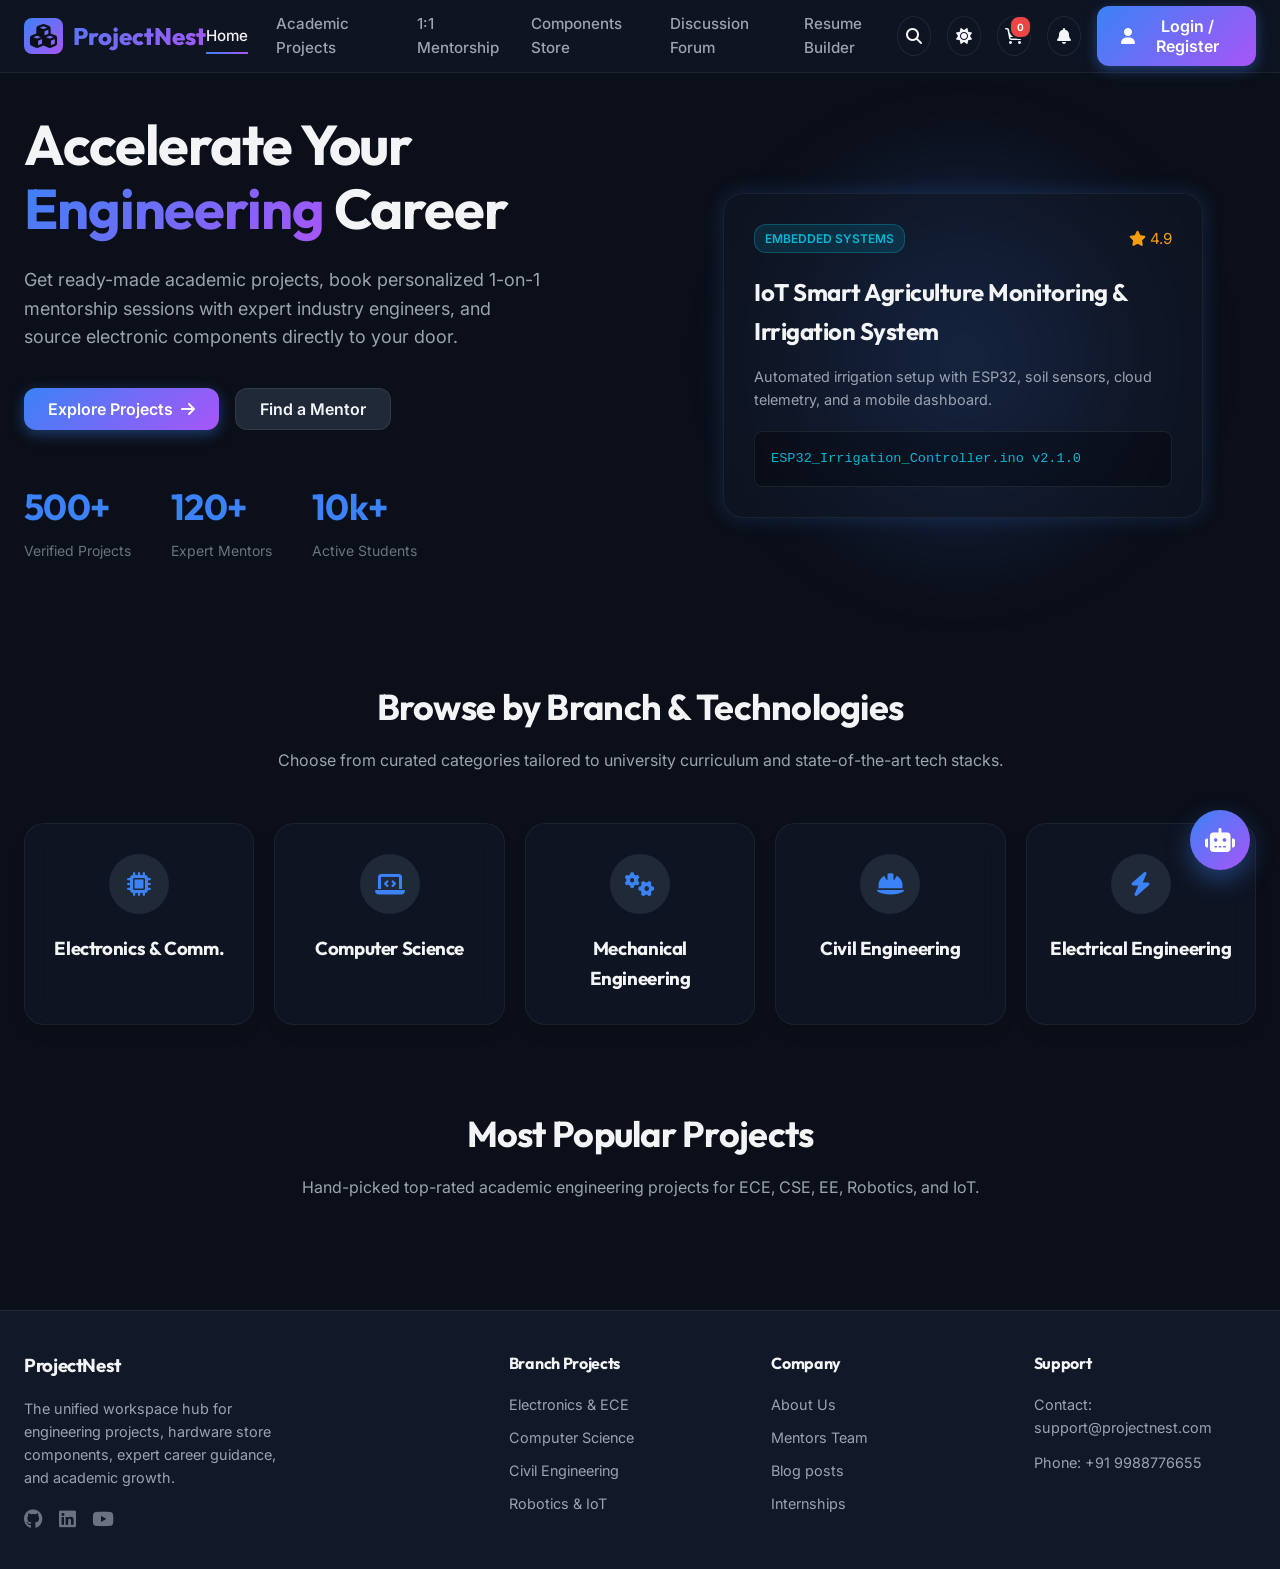
==== index.html @ 72d955b7 "initial commit" ====
<!DOCTYPE html>
<html lang="en" data-theme="dark">
<head>
  <meta charset="UTF-8">
  <meta name="viewport" content="width=device-width, initial-scale=1.0">
  <title>ProjectNest | Engineering Project Hub, Mentorship & Component Store</title>
  <meta name="description" content="Innovate, build, and learn with ProjectNest. Buy academic engineering projects, book 1-on-1 expert mentor sessions, buy electronics components, and use premium tools.">
  <link rel="stylesheet" href="style.css">
  <!-- FontAwesome CDN for modern icons -->
  <link rel="stylesheet" href="https://cdnjs.cloudflare.com/ajax/libs/font-awesome/6.4.0/css/all.min.css">
</head>
<body>

  <!-- Toast Notification Container -->
  <div id="toast-container" class="toast-container"></div>

  <!-- Header Navigation -->
  <header>
    <div class="container nav-bar">
      <div class="logo" onclick="app.router.navigate('landing')">
        <i class="fa-solid fa-cubes"></i>
        <span>ProjectNest</span>
      </div>

      <!-- Main Navigation Links -->
      <nav>
        <ul class="nav-links">
          <li class="nav-link" id="nav-landing" onclick="app.router.navigate('landing')">Home</li>
          <li class="nav-link" id="nav-projects" onclick="app.router.navigate('projects')">Academic Projects</li>
          <li class="nav-link" id="nav-mentorship" onclick="app.router.navigate('mentorship')">1:1 Mentorship</li>
          <li class="nav-link" id="nav-store" onclick="app.router.navigate('store')">Components Store</li>
          <li class="nav-link" id="nav-forum" onclick="app.router.navigate('forum')">Discussion Forum</li>
          <li class="nav-link" id="nav-resume" onclick="app.router.navigate('resume')">Resume Builder</li>
        </ul>
      </nav>

      <!-- Navigation Right Actions -->
      <div class="nav-actions">
        <!-- Search bar (Triggers projects search) -->
        <div class="btn-icon-nav" onclick="app.router.navigate('projects')" title="Search Projects">
          <i class="fa-solid fa-magnifying-glass"></i>
        </div>

        <!-- Dark/Light Theme Toggle -->
        <button class="btn-toggle-theme" id="theme-toggle-btn" onclick="app.theme.toggle()" title="Toggle Dark/Light Mode">
          <i class="fa-solid fa-sun"></i>
        </button>

        <!-- Shopping Cart Icon -->
        <div class="btn-icon-nav" onclick="app.router.navigate('cart')" title="Shopping Cart">
          <i class="fa-solid fa-shopping-cart"></i>
          <span class="cart-count" id="header-cart-count">0</span>
        </div>

        <!-- Notifications Dropdown Trigger -->
        <div class="btn-icon-nav" id="header-notif-trigger" onclick="app.notif.toggleDropdown()" title="Notifications">
          <i class="fa-solid fa-bell"></i>
          <span class="notif-count" id="header-notif-count">0</span>
        </div>

        <!-- User Authentication Section -->
        <div id="nav-auth-section">
          <!-- Populated by JS: Login Button OR User Profile Menu -->
        </div>
      </div>
    </div>
  </header>

  <!-- Main View Container -->
  <main class="container">

    <!-- 1. LANDING VIEW -->
    <section id="view-landing" class="view-pane">
      <div class="hero-section">
        <div class="hero-content">
          <h1>Accelerate Your <span>Engineering</span> Career</h1>
          <p>Get ready-made academic projects, book personalized 1-on-1 mentorship sessions with expert industry engineers, and source electronic components directly to your door.</p>
          <div class="hero-buttons">
            <button class="btn-primary" onclick="app.router.navigate('projects')">Explore Projects <i class="fa-solid fa-arrow-right"></i></button>
            <button class="btn-secondary" onclick="app.router.navigate('mentorship')">Find a Mentor</button>
          </div>
          <div class="hero-stats">
            <div class="stat-item">
              <h3 id="stat-projects">500+</h3>
              <p>Verified Projects</p>
            </div>
            <div class="stat-item">
              <h3 id="stat-mentors">120+</h3>
              <p>Expert Mentors</p>
            </div>
            <div class="stat-item">
              <h3 id="stat-students">10k+</h3>
              <p>Active Students</p>
            </div>
          </div>
        </div>
        <div class="hero-graphic">
          <div class="hero-circle-bg"></div>
          <div class="hero-card glass-panel">
            <div class="hero-card-header">
              <span class="badge badge-ece">Embedded Systems</span>
              <span class="rating-stars"><i class="fa-solid fa-star"></i> 4.9</span>
            </div>
            <h2 style="margin-bottom:15px; font-size:1.5rem;">IoT Smart Agriculture Monitoring & Irrigation System</h2>
            <p style="color:var(--text-secondary); font-size:0.9rem; margin-bottom:20px;">Automated irrigation setup with ESP32, soil sensors, cloud telemetry, and a mobile dashboard.</p>
            <div class="hero-card-code">
              <code>ESP32_Irrigation_Controller.ino v2.1.0</code>
            </div>
          </div>
        </div>
      </div>

      <!-- Categories Section -->
      <div class="section-title-wrap">
        <h2>Browse by Branch & Technologies</h2>
        <p>Choose from curated categories tailored to university curriculum and state-of-the-art tech stacks.</p>
      </div>
      <div class="categories-grid" id="landing-categories">
        <!-- Populated dynamically -->
      </div>

      <!-- Featured Projects Section -->
      <div class="section-title-wrap">
        <h2>Most Popular Projects</h2>
        <p>Hand-picked top-rated academic engineering projects for ECE, CSE, EE, Robotics, and IoT.</p>
      </div>
      <div class="projects-grid" id="landing-featured-projects">
        <!-- Populated dynamically -->
      </div>
    </section>


    <!-- 2. PROJECTS DIRECTORY VIEW -->
    <section id="view-projects" class="view-pane" style="display:none;">
      <div class="section-title-wrap">
        <h2>Academic Projects Library</h2>
        <p>Filter by domain, technology, cost, and difficulty level to find the perfect project.</p>
      </div>

      <div class="directory-layout">
        <!-- Filters Sidebar -->
        <aside class="filters-sidebar glass-panel">
          <div class="filter-group">
            <h4>Engineering Branch</h4>
            <div id="filter-branches-container">
              <!-- Dynamically populated checkboxes -->
            </div>
          </div>

          <div class="filter-group">
            <h4>Difficulty Level</h4>
            <label class="filter-option">
              <input type="checkbox" value="Easy" class="filter-difficulty"> Easy
            </label>
            <label class="filter-option">
              <input type="checkbox" value="Medium" class="filter-difficulty"> Medium
            </label>
            <label class="filter-option">
              <input type="checkbox" value="Hard" class="filter-difficulty"> Hard
            </label>
          </div>

          <div class="filter-group">
            <h4>Price Range</h4>
            <label class="filter-option">
              <input type="radio" name="filter-price" value="all" checked> All Prices
            </label>
            <label class="filter-option">
              <input type="radio" name="filter-price" value="under-1500"> Under ₹1,500
            </label>
            <label class="filter-option">
              <input type="radio" name="filter-price" value="1500-3000"> ₹1,500 - ₹3,000
            </label>
            <label class="filter-option">
              <input type="radio" name="filter-price" value="above-3000"> Above ₹3,000
            </label>
          </div>

          <button class="btn-secondary" style="width:100%; margin-top:10px;" onclick="app.projects.resetFilters()">Clear All Filters</button>
        </aside>

        <!-- Projects List Section -->
        <div>
          <!-- Search Bar -->
          <div class="search-wrap">
            <div class="search-input-group">
              <i class="fa-solid fa-magnifying-glass"></i>
              <input type="text" id="projects-search-input" placeholder="Search by project name, components, software or hardware..." oninput="app.projects.applyFilters()">
            </div>
            <select id="projects-sort-select" class="btn-secondary" style="padding:10px 16px;" onchange="app.projects.applyFilters()">
              <option value="popular">Most Popular</option>
              <option value="price-low">Price: Low to High</option>
              <option value="price-high">Price: High to Low</option>
              <option value="rating">Highest Rated</option>
            </select>
          </div>

          <!-- Grid of Projects -->
          <div class="projects-grid" id="projects-list-container">
            <!-- Dynamically populated -->
          </div>
        </div>
      </div>
    </section>


    <!-- 3. PROJECT DETAILS VIEW -->
    <section id="view-project-details" class="view-pane" style="display:none;">
      <!-- Dynamic Project Content Area -->
      <div id="project-details-content">
        <!-- Rendered by JS -->
      </div>
    </section>


    <!-- 4. MENTORSHIP VIEW -->
    <section id="view-mentorship" class="view-pane" style="display:none;">
      <div class="section-title-wrap">
        <h2>Expert Mentorship Portal</h2>
        <p>Book 1:1 online video consulting or offline lab training with verified engineering professionals.</p>
      </div>

      <div class="mentors-grid" id="mentors-list-container">
        <!-- Populated dynamically -->
      </div>
    </section>


    <!-- 5. ELECTRONICS COMPONENTS STORE -->
    <section id="view-store" class="view-pane" style="display:none;">
      <div class="section-title-wrap">
        <h2>Electronics Component Store</h2>
        <p>Order high-quality, tested electronic components, sensors, microcontrollers, and robotics kits.</p>
      </div>

      <div class="store-layout">
        <!-- Store Categories Filter -->
        <aside class="filters-sidebar glass-panel">
          <div class="filter-group">
            <h4>Product Categories</h4>
            <div id="store-categories-list">
              <!-- Dynamically populated -->
            </div>
          </div>
        </aside>

        <!-- Products Listing Grid -->
        <div>
          <!-- Store Search -->
          <div class="search-wrap">
            <div class="search-input-group">
              <i class="fa-solid fa-magnifying-glass"></i>
              <input type="text" id="store-search-input" placeholder="Search components, modules, motors..." oninput="app.store.applyFilters()">
            </div>
          </div>

          <div class="projects-grid" id="store-products-container">
            <!-- Dynamically populated -->
          </div>
        </div>
      </div>
    </section>


    <!-- 6. SHOPPING CART VIEW -->
    <section id="view-cart" class="view-pane" style="display:none;">
      <div class="section-title-wrap">
        <h2>Your Shopping Cart</h2>
        <p>Review items in your cart and proceed to secure billing checkout.</p>
      </div>

      <div id="cart-content-wrapper">
        <!-- Rendered dynamically -->
      </div>
    </section>


    <!-- 7. SECURE CHECKOUT VIEW -->
    <section id="view-checkout" class="view-pane" style="display:none;">
      <div class="section-title-wrap">
        <h2>Secure Checkout Billing</h2>
        <p>Complete your purchase securely. Invoice and GST bill will be generated automatically.</p>
      </div>

      <div class="checkout-grid">
        <!-- Payment details card -->
        <div class="glass-panel" style="padding: 30px;">
          <h3 style="margin-bottom:20px;">Payment Options</h3>
          
          <div class="form-input-group" style="margin-bottom:20px;">
            <label>GST Number (Optional for GST Input Credit)</label>
            <input type="text" id="checkout-gst" placeholder="e.g. 27AAAAA1111A1Z1">
          </div>

          <div style="display:flex; flex-direction:column; gap:16px; margin-bottom:30px;">
            <label class="filter-option" style="padding:12px; background:var(--bg-input); border-radius:8px; border:1px solid var(--border-color);">
              <input type="radio" name="payment-method" value="upi" checked> 
              <span style="font-weight:600; margin-left:10px;"><i class="fa-solid fa-mobile-screen"></i> UPI Payment (GPay, PhonePe, Paytm)</span>
            </label>
            <label class="filter-option" style="padding:12px; background:var(--bg-input); border-radius:8px; border:1px solid var(--border-color);">
              <input type="radio" name="payment-method" value="card"> 
              <span style="font-weight:600; margin-left:10px;"><i class="fa-solid fa-credit-card"></i> Credit / Debit Card</span>
            </label>
            <label class="filter-option" style="padding:12px; background:var(--bg-input); border-radius:8px; border:1px solid var(--border-color);">
              <input type="radio" name="payment-method" value="netbanking"> 
              <span style="font-weight:600; margin-left:10px;"><i class="fa-solid fa-building-columns"></i> Net Banking</span>
            </label>
          </div>

          <!-- Coupon System -->
          <div style="display:flex; gap:10px; margin-bottom:30px;">
            <input type="text" id="checkout-coupon" placeholder="Coupon Code (e.g. PROJECT10)" style="flex-grow:1; background:var(--bg-input); border:1px solid var(--border-color); padding:10px; border-radius:8px;">
            <button class="btn-secondary" onclick="app.cart.applyCoupon()">Apply</button>
          </div>

          <button class="btn-primary" style="width:100%; justify-content:center; padding:16px;" onclick="app.cart.processCheckout()">
            Complete Payment & Generate Invoice
          </button>
        </div>

        <!-- Order Summary panel -->
        <div class="glass-panel" style="padding:30px; height:fit-content;">
          <h3 style="margin-bottom:20px; border-bottom:1px solid var(--border-color); padding-bottom:10px;">Order Summary</h3>
          <div id="checkout-summary-items">
            <!-- Dynamic items -->
          </div>
          <div style="margin-top:20px; border-top:1px solid var(--border-color); padding-top:20px; display:flex; flex-direction:column; gap:12px;">
            <div class="flex-space">
              <span>Subtotal</span>
              <span id="checkout-subtotal">₹0</span>
            </div>
            <div class="flex-space" style="color:var(--color-success);" id="coupon-row">
              <span>Discount</span>
              <span id="checkout-discount">-₹0</span>
            </div>
            <div class="flex-space">
              <span>GST (18%)</span>
              <span id="checkout-gst-amount">₹0</span>
            </div>
            <div class="flex-space" style="font-size:1.25rem; font-weight:700; border-top:1px solid var(--border-color); padding-top:12px;">
              <span>Total Price</span>
              <span id="checkout-total">₹0</span>
            </div>
          </div>
        </div>
      </div>
    </section>


    <!-- 8. DISCUSSION FORUM -->
    <section id="view-forum" class="view-pane" style="display:none;">
      <div class="section-title-wrap">
        <h2>Student Discussion Forum</h2>
        <p>Ask technical questions, share circuit designs, debug source codes, and talk to fellow peers.</p>
      </div>

      <div class="directory-layout">
        <!-- Forum Categories -->
        <aside class="filters-sidebar glass-panel">
          <button class="btn-primary" style="width:100%; justify-content:center; margin-bottom:20px;" onclick="app.forum.openNewPostModal()">
            <i class="fa-solid fa-plus"></i> New Topic
          </button>
          <div class="filter-group">
            <h4>Forums Categories</h4>
            <div id="forum-branches-list">
              <!-- Dynamic categories -->
            </div>
          </div>
        </aside>

        <!-- Threads Container -->
        <div>
          <div class="search-wrap">
            <div class="search-input-group">
              <i class="fa-solid fa-magnifying-glass"></i>
              <input type="text" id="forum-search-input" placeholder="Search discussions..." oninput="app.forum.renderThreads()">
            </div>
          </div>

          <div id="forum-threads-container">
            <!-- Dynamic thread rows -->
          </div>
        </div>
      </div>
    </section>


    <!-- 9. RESUME BUILDER -->
    <section id="view-resume" class="view-pane" style="display:none;">
      <div class="section-title-wrap">
        <h2>Professional Resume Builder</h2>
        <p>Design and build a professional CV tailored for engineering internship and placement applications.</p>
      </div>

      <div class="resume-builder-layout">
        <!-- Inputs Form -->
        <div class="glass-panel resume-form-area">
          <h3 style="margin-bottom:20px; border-bottom:1px solid var(--border-color); padding-bottom:10px;">Your Details</h3>
          <div class="form-input-group">
            <label>Full Name</label>
            <input type="text" id="res-name" placeholder="John Doe" oninput="app.resume.updatePreview()">
          </div>
          <div class="form-input-group">
            <label>Branch & Semester</label>
            <input type="text" id="res-branch" placeholder="B.Tech ECE, Semester 6" oninput="app.resume.updatePreview()">
          </div>
          <div class="form-input-group">
            <label>Email & Contact</label>
            <input type="text" id="res-contact" placeholder="john.doe@gmail.com | +91 9876543210" oninput="app.resume.updatePreview()">
          </div>
          <div class="form-input-group">
            <label>Technical Skills</label>
            <textarea id="res-skills" placeholder="C++, Arduino, Embedded Systems, IoT, PCB Design" oninput="app.resume.updatePreview()"></textarea>
          </div>
          <div class="form-input-group">
            <label>Academic Projects</label>
            <textarea id="res-projects" placeholder="1. IoT Smart Irrigation System (Implemented ESP32 & AWS IoT Core Cloud Telemetry)" oninput="app.resume.updatePreview()"></textarea>
          </div>
          <div class="form-input-group">
            <label>Education</label>
            <textarea id="res-edu" placeholder="Delhi Technological University (CGPA: 8.5)" oninput="app.resume.updatePreview()"></textarea>
          </div>
          <button class="btn-primary" style="width:100%; justify-content:center; margin-top:16px;" onclick="window.print()">
            <i class="fa-solid fa-print"></i> Print Resume (PDF)
          </button>
        </div>

        <!-- Resume Live Preview -->
        <div class="resume-preview-area" id="resume-preview-container">
          <!-- Populated dynamically via live render -->
        </div>
      </div>
    </section>


    <!-- 10. STUDENT DASHBOARD VIEW -->
    <section id="view-dashboard" class="view-pane" style="display:none;">
      <div class="section-title-wrap">
        <h2>Student Workspace Dashboard</h2>
        <p>Manage your account, view booked sessions, download deliverables, and track project steps.</p>
      </div>

      <div class="dashboard-layout">
        <!-- Sidebar Navigation Tabs -->
        <aside class="dashboard-sidebar-nav glass-panel" style="padding:20px; height:fit-content;">
          <button class="dash-nav-btn active" id="dash-btn-profile" onclick="app.dashboard.switchTab('profile')">
            <i class="fa-solid fa-user"></i> My Profile
          </button>
          <button class="dash-nav-btn" id="dash-btn-projects" onclick="app.dashboard.switchTab('projects')">
            <i class="fa-solid fa-rocket"></i> Purchased Projects
          </button>
          <button class="dash-nav-btn" id="dash-btn-sessions" onclick="app.dashboard.switchTab('sessions')">
            <i class="fa-solid fa-calendar-check"></i> Mentorship Sessions
          </button>
          <button class="dash-nav-btn" id="dash-btn-wishlist" onclick="app.dashboard.switchTab('wishlist')">
            <i class="fa-solid fa-heart"></i> My Wishlist
          </button>
          <button class="dash-nav-btn" id="dash-btn-history" onclick="app.dashboard.switchTab('history')">
            <i class="fa-solid fa-receipt"></i> Orders & Payments
          </button>
          <button class="dash-nav-btn" id="dash-btn-notifs" onclick="app.dashboard.switchTab('notifs')">
            <i class="fa-solid fa-envelope"></i> Notifications & Chats
          </button>
          <button class="dash-nav-btn" id="dash-btn-certs" onclick="app.dashboard.switchTab('certs')">
            <i class="fa-solid fa-certificate"></i> Certificates
          </button>
        </aside>

        <!-- Workspace Dynamic Content Pane -->
        <div class="glass-panel" style="padding:36px;">
          <!-- Profile Pane -->
          <div id="dash-pane-profile" class="dashboard-content-pane active">
            <h3 style="margin-bottom:24px;">Personal Information</h3>
            <div id="dash-profile-info-grid">
              <!-- Rendered by JS -->
            </div>
          </div>

          <!-- Purchased Projects Pane with Progress Tracker & File Downloads -->
          <div id="dash-pane-projects" class="dashboard-content-pane">
            <h3 style="margin-bottom:24px;">Your Projects</h3>
            <div id="dash-projects-container">
              <!-- Populated dynamically -->
            </div>
          </div>

          <!-- Mentorship Sessions Pane -->
          <div id="dash-pane-sessions" class="dashboard-content-pane">
            <h3 style="margin-bottom:24px;">Mentorship Appointments</h3>
            <div id="dash-sessions-container">
              <!-- Populated dynamically -->
            </div>
          </div>

          <!-- Wishlist Pane -->
          <div id="dash-pane-wishlist" class="dashboard-content-pane">
            <h3 style="margin-bottom:24px;">My Wishlist</h3>
            <div class="projects-grid" id="dash-wishlist-container">
              <!-- Populated dynamically -->
            </div>
          </div>

          <!-- Orders and Payments Pane -->
          <div id="dash-pane-history" class="dashboard-content-pane">
            <h3 style="margin-bottom:24px;">Billing Transactions</h3>
            <div id="dash-history-container">
              <!-- Populated dynamically -->
            </div>
          </div>

          <!-- Notifications & Chats -->
          <div id="dash-pane-notifs" class="dashboard-content-pane">
            <h3 style="margin-bottom:24px;">Messages & Notifications</h3>
            <div id="dash-notifs-container">
              <!-- Populated dynamically -->
            </div>
          </div>

          <!-- Certificates Generator & View -->
          <div id="dash-pane-certs" class="dashboard-content-pane">
            <h3 style="margin-bottom:24px;">Issued Academic Certificates</h3>
            <div id="dash-certs-container">
              <!-- Populated dynamically -->
            </div>
          </div>
        </div>
      </div>
    </section>


    <!-- 11. ADMIN DASHBOARD VIEW -->
    <section id="view-admin" class="view-pane" style="display:none;">
      <div class="section-title-wrap">
        <h2>Admin Management Panel</h2>
        <p>Review sales graphs, verify students/mentors, adjust component stocks, and handle projects upload requests.</p>
      </div>

      <div class="dashboard-layout">
        <!-- Sidebar Navigation Tabs -->
        <aside class="dashboard-sidebar-nav glass-panel" style="padding:20px; height:fit-content;">
          <button class="dash-nav-btn active" id="admin-btn-analytics" onclick="app.admin.switchTab('analytics')">
            <i class="fa-solid fa-chart-line"></i> Analytics Overview
          </button>
          <button class="dash-nav-btn" id="admin-btn-users" onclick="app.admin.switchTab('users')">
            <i class="fa-solid fa-user-gear"></i> Students & Mentors
          </button>
          <button class="dash-nav-btn" id="admin-btn-items" onclick="app.admin.switchTab('items')">
            <i class="fa-solid fa-box-open"></i> Uploads & Inventory
          </button>
          <button class="dash-nav-btn" id="admin-btn-orders" onclick="app.admin.switchTab('orders')">
            <i class="fa-solid fa-cart-shopping"></i> Order Bookings
          </button>
        </aside>

        <!-- Admin Workspace Dynamic Content Pane -->
        <div class="glass-panel" style="padding:36px;">
          <!-- Admin Analytics Pane -->
          <div id="admin-pane-analytics" class="dashboard-content-pane active">
            <h3 style="margin-bottom:20px;">Platform Growth Analytics</h3>
            <div class="analytics-grid">
              <div class="glass-panel" style="padding:20px; text-align:center;">
                <p style="color:var(--text-secondary); font-size:0.9rem;">Daily Sales</p>
                <h4 style="font-size:1.8rem; color:var(--color-success); margin-top:8px;">₹18,750</h4>
              </div>
              <div class="glass-panel" style="padding:20px; text-align:center;">
                <p style="color:var(--text-secondary); font-size:0.9rem;">Monthly Revenue</p>
                <h4 style="font-size:1.8rem; color:var(--color-primary); margin-top:8px;">₹4,85,300</h4>
              </div>
              <div class="glass-panel" style="padding:20px; text-align:center;">
                <p style="color:var(--text-secondary); font-size:0.9rem;">Projects Sold</p>
                <h4 style="font-size:1.8rem; color:var(--color-secondary); margin-top:8px;">124</h4>
              </div>
              <div class="glass-panel" style="padding:20px; text-align:center;">
                <p style="color:var(--text-secondary); font-size:0.9rem;">Active Students</p>
                <h4 style="font-size:1.8rem; color:var(--color-accent); margin-top:8px;">10,240</h4>
              </div>
            </div>

            <!-- SVG custom charts -->
            <div style="display:grid; grid-template-columns:1fr 1fr; gap:30px;">
              <div class="glass-panel chart-box">
                <h4>Monthly Revenue Growth</h4>
                <!-- Simple responsive SVG line chart -->
                <svg class="svg-chart" viewBox="0 0 400 200">
                  <path d="M 30,170 Q 120,130 200,90 T 370,40" fill="none" stroke="var(--color-primary)" stroke-width="4"/>
                  <circle cx="30" cy="170" r="6" fill="var(--color-primary)"/>
                  <circle cx="120" cy="140" r="6" fill="var(--color-primary)"/>
                  <circle cx="200" cy="90" r="6" fill="var(--color-primary)"/>
                  <circle cx="290" cy="70" r="6" fill="var(--color-primary)"/>
                  <circle cx="370" cy="40" r="6" fill="var(--color-primary)"/>
                  <text x="30" y="190" fill="var(--text-muted)" font-size="10">Jan</text>
                  <text x="120" y="190" fill="var(--text-muted)" font-size="10">Mar</text>
                  <text x="200" y="190" fill="var(--text-muted)" font-size="10">May</text>
                  <text x="290" y="190" fill="var(--text-muted)" font-size="10">Jul</text>
                  <text x="370" y="190" fill="var(--text-muted)" font-size="10">Sep</text>
                </svg>
              </div>

              <div class="glass-panel chart-box">
                <h4>Popular Project Categories</h4>
                <!-- Simple SVG Bar Chart -->
                <svg class="svg-chart" viewBox="0 0 400 200">
                  <rect x="50" y="40" width="40" height="130" fill="var(--color-accent)" rx="4"/>
                  <text x="55" y="190" fill="var(--text-muted)" font-size="10">ECE</text>
                  
                  <rect x="130" y="20" width="40" height="150" fill="var(--color-primary)" rx="4"/>
                  <text x="135" y="190" fill="var(--text-muted)" font-size="10">CSE</text>
                  
                  <rect x="210" y="80" width="40" height="90" fill="var(--color-secondary)" rx="4"/>
                  <text x="215" y="190" fill="var(--text-muted)" font-size="10">Robotics</text>
                  
                  <rect x="290" y="60" width="40" height="110" fill="var(--color-success)" rx="4"/>
                  <text x="298" y="190" fill="var(--text-muted)" font-size="10">IoT</text>
                </svg>
              </div>
            </div>
          </div>

          <!-- Students & Mentors Management -->
          <div id="admin-pane-users" class="dashboard-content-pane">
            <div style="display:flex; justify-content:space-between; align-items:center; margin-bottom:20px;">
              <h3>Students & Mentors Directory</h3>
              <div style="display:flex; gap:10px;">
                <input type="text" id="admin-user-search" placeholder="Search by name or email..." style="background:var(--bg-input); border:1px solid var(--border-color); padding:8px 12px; border-radius:8px;" oninput="app.admin.renderUsers()">
                <button class="btn-primary" onclick="app.admin.openAddMentorModal()"><i class="fa-solid fa-plus"></i> Add Mentor</button>
              </div>
            </div>
            
            <table style="width:100%; border-collapse:collapse; text-align:left; font-size:0.9rem;" id="admin-users-table">
              <!-- Rendered by JS -->
            </table>
          </div>

          <!-- Uploads & Inventory Control -->
          <div id="admin-pane-items" class="dashboard-content-pane">
            <div style="display:flex; justify-content:space-between; align-items:center; margin-bottom:20px;">
              <h3>Products & Projects Repository</h3>
              <div style="display:flex; gap:10px;">
                <button class="btn-primary" onclick="app.admin.openAddProjectModal()"><i class="fa-solid fa-upload"></i> Upload Project</button>
                <button class="btn-secondary" onclick="app.admin.openAddComponentModal()"><i class="fa-solid fa-circle-plus"></i> Add Store Component</button>
              </div>
            </div>
            <div style="display:grid; grid-template-columns:1fr 1fr; gap:30px;">
              <!-- Projects List -->
              <div>
                <h4 style="margin-bottom:12px;">Uploaded Projects</h4>
                <div style="display:flex; flex-direction:column; gap:10px; max-height:400px; overflow-y:auto;" id="admin-projects-list">
                  <!-- Rendered dynamically -->
                </div>
              </div>
              <!-- Components Store List -->
              <div>
                <h4 style="margin-bottom:12px;">Store Inventory</h4>
                <div style="display:flex; flex-direction:column; gap:10px; max-height:400px; overflow-y:auto;" id="admin-components-list">
                  <!-- Rendered dynamically -->
                </div>
              </div>
            </div>
          </div>

          <!-- Order Bookings Management -->
          <div id="admin-pane-orders" class="dashboard-content-pane">
            <h3 style="margin-bottom:20px;">Order Bookings & Customization Requests</h3>
            <table style="width:100%; border-collapse:collapse; text-align:left; font-size:0.9rem;" id="admin-orders-table">
              <!-- Rendered by JS -->
            </table>
          </div>
        </div>
      </div>
    </section>


    <!-- 12. SIGN IN & SIGN UP AUTH VIEW -->
    <section id="view-auth" class="view-pane" style="display:none;">
      <div class="auth-container glass-panel">
        
        <!-- Toggle Tabs -->
        <div style="display:flex; justify-content:center; gap:20px; margin-bottom:30px; border-bottom:1px solid var(--border-color); padding-bottom:10px;">
          <button id="auth-tab-login" class="detail-tab-btn active" onclick="app.auth.toggleTab('login')">Sign In</button>
          <button id="auth-tab-signup" class="detail-tab-btn" onclick="app.auth.toggleTab('signup')">Sign Up</button>
        </div>

        <!-- 12a. Sign In Form -->
        <div id="auth-form-login">
          <div class="form-input-group">
            <label>Email ID</label>
            <input type="email" id="login-email" placeholder="john.doe@gmail.com">
          </div>
          <div class="form-input-group">
            <label>Password</label>
            <input type="password" id="login-pass" placeholder="••••••••">
          </div>
          <p style="text-align:right; font-size:0.8rem; margin-bottom:20px;"><a href="#" onclick="app.auth.forgotPassword()" style="color:var(--color-primary)">Forgot Password?</a></p>
          <button class="btn-primary" style="width:100%; justify-content:center;" onclick="app.auth.loginSubmit()">Sign In</button>
        </div>

        <!-- 12b. Sign Up Form -->
        <div id="auth-form-signup" style="display:none;">
          <div class="form-input-group">
            <label>Full Name</label>
            <input type="text" id="reg-name" placeholder="John Doe">
          </div>
          <div style="display:grid; grid-template-columns:1fr 1fr; gap:16px;">
            <div class="form-input-group">
              <label>Email ID</label>
              <input type="email" id="reg-email" placeholder="john@gmail.com">
            </div>
            <div class="form-input-group">
              <label>Mobile Number</label>
              <input type="text" id="reg-mobile" placeholder="+91 9876543210">
            </div>
          </div>
          <div style="display:grid; grid-template-columns:1fr 1fr; gap:16px;">
            <div class="form-input-group">
              <label>College Name</label>
              <input type="text" id="reg-college" placeholder="Delhi Tech University">
            </div>
            <div class="form-input-group">
              <label>University</label>
              <input type="text" id="reg-uni" placeholder="DTU">
            </div>
          </div>
          <div style="display:grid; grid-template-columns:1fr 1fr; gap:16px;">
            <div class="form-input-group">
              <label>Branch</label>
              <select id="reg-branch">
                <option value="ECE">Electronics & Comm. (ECE)</option>
                <option value="CSE">Computer Science (CSE)</option>
                <option value="Mech">Mechanical (ME)</option>
                <option value="Civil">Civil Engineering (CE)</option>
                <option value="EE">Electrical (EE)</option>
              </select>
            </div>
            <div class="form-input-group">
              <label>Semester</label>
              <select id="reg-sem">
                <option value="1">Semester 1</option>
                <option value="2">Semester 2</option>
                <option value="3">Semester 3</option>
                <option value="4">Semester 4</option>
                <option value="5">Semester 5</option>
                <option value="6">Semester 6</option>
                <option value="7">Semester 7</option>
                <option value="8">Semester 8</option>
              </select>
            </div>
          </div>
          <div style="display:grid; grid-template-columns:1fr 1fr; gap:16px; margin-bottom:20px;">
            <div class="form-input-group">
              <label>Password</label>
              <input type="password" id="reg-pass" placeholder="••••••••">
            </div>
            <div class="form-input-group">
              <label>Confirm Password</label>
              <input type="password" id="reg-confirm-pass" placeholder="••••••••">
            </div>
          </div>
          <button class="btn-primary" style="width:100%; justify-content:center;" onclick="app.auth.registerSubmit()">Register Account</button>
        </div>

      </div>
    </section>

  </main>

  <!-- Global Footer -->
  <footer style="border-top:1px solid var(--border-color); background:var(--bg-secondary); padding:40px 0; margin-top:60px;">
    <div class="container" style="display:grid; grid-template-columns:2fr 1fr 1fr 1fr; gap:40px;">
      <div>
        <h3 style="margin-bottom:16px;">ProjectNest</h3>
        <p style="color:var(--text-secondary); font-size:0.9rem; max-width:280px; margin-bottom:20px;">The unified workspace hub for engineering projects, hardware store components, expert career guidance, and academic growth.</p>
        <div style="display:flex; gap:16px; color:var(--text-muted); font-size:1.2rem;">
          <i class="fa-brands fa-github" style="cursor:pointer;"></i>
          <i class="fa-brands fa-linkedin" style="cursor:pointer;"></i>
          <i class="fa-brands fa-youtube" style="cursor:pointer;"></i>
        </div>
      </div>
      <div>
        <h4 style="margin-bottom:16px;">Branch Projects</h4>
        <ul style="list-style:none; display:flex; flex-direction:column; gap:10px; font-size:0.9rem; color:var(--text-secondary);">
          <li style="cursor:pointer;" onclick="app.router.navigate('projects')">Electronics & ECE</li>
          <li style="cursor:pointer;" onclick="app.router.navigate('projects')">Computer Science</li>
          <li style="cursor:pointer;" onclick="app.router.navigate('projects')">Civil Engineering</li>
          <li style="cursor:pointer;" onclick="app.router.navigate('projects')">Robotics & IoT</li>
        </ul>
      </div>
      <div>
        <h4 style="margin-bottom:16px;">Company</h4>
        <ul style="list-style:none; display:flex; flex-direction:column; gap:10px; font-size:0.9rem; color:var(--text-secondary);">
          <li style="cursor:pointer;">About Us</li>
          <li style="cursor:pointer;">Mentors Team</li>
          <li style="cursor:pointer;">Blog posts</li>
          <li style="cursor:pointer;">Internships</li>
        </ul>
      </div>
      <div>
        <h4 style="margin-bottom:16px;">Support</h4>
        <p style="color:var(--text-secondary); font-size:0.9rem; margin-bottom:12px;">Contact: support@projectnest.com</p>
        <p style="color:var(--text-secondary); font-size:0.9rem;">Phone: +91 9988776655</p>
      </div>
    </div>
  </footer>

  <!-- 13. FLOATING AI PROJECT ASSISTANT -->
  <div class="ai-assistant-widget">
    <button class="ai-assistant-toggle" onclick="app.ai.toggleWindow()" title="AI Project Assistant">
      <i class="fa-solid fa-robot"></i>
    </button>
    <div class="ai-assistant-window glass-panel" id="ai-chat-window">
      <div class="ai-window-header">
        <div style="display:flex; align-items:center; gap:8px;">
          <i class="fa-solid fa-brain"></i>
          <div>
            <h4 style="font-size:0.95rem;">NestAI Assistant</h4>
            <span style="font-size:0.7rem; opacity:0.8;">Smart Project Recommender</span>
          </div>
        </div>
        <button style="background:transparent; border:none; color:white; font-size:1.1rem; cursor:pointer;" onclick="app.ai.toggleWindow()">
          <i class="fa-solid fa-times"></i>
        </button>
      </div>
      <div class="ai-chat-body" id="ai-chat-history">
        <div class="ai-msg ai">Hi! I am NestAI. Tell me your engineering branch and semester, and I'll suggest some outstanding academic projects for you!</div>
      </div>
      <div class="chat-input-area" style="padding:12px;">
        <input type="text" id="ai-chat-input" placeholder="Type: 'ECE projects' or 'IoT idea'..." onkeypress="if(event.key === 'Enter') app.ai.sendMessage()">
        <button class="btn-primary" style="padding:10px 16px;" onclick="app.ai.sendMessage()">
          <i class="fa-solid fa-paper-plane"></i>
        </button>
      </div>
    </div>
  </div>

  <!-- 14. DYNAMIC MODALS OVERLAYS -->
  
  <!-- Booking Session Modal -->
  <div class="modal-overlay" id="modal-booking">
    <div class="modal-content glass-panel">
      <button class="btn-close-modal" onclick="app.modal.close('booking')">&times;</button>
      <h3 style="margin-bottom:20px;">Book a Mentorship Session</h3>
      <div id="booking-mentor-summary" style="display:flex; align-items:center; gap:16px; margin-bottom:24px; padding:12px; background:var(--bg-input); border-radius:8px;">
        <!-- Filled by JS -->
      </div>
      <div class="form-input-group">
        <label>Select Session Type</label>
        <select id="book-session-type">
          <option value="Online">Online Video Consultation (Zoom)</option>
          <option value="Offline">Offline Face-to-Face Lab Training</option>
        </select>
      </div>
      <div style="display:grid; grid-template-columns:1fr 1fr; gap:16px; margin-top:16px;">
        <div class="form-input-group">
          <label>Select Date</label>
          <input type="date" id="book-session-date">
        </div>
        <div class="form-input-group">
          <label>Select Time Slot</label>
          <select id="book-session-time">
            <option value="10:00 AM - 11:00 AM">10:00 AM - 11:00 AM</option>
            <option value="02:00 PM - 03:00 PM">02:00 PM - 03:00 PM</option>
            <option value="04:00 PM - 05:00 PM">04:00 PM - 05:00 PM</option>
            <option value="06:00 PM - 07:00 PM">06:00 PM - 07:00 PM</option>
          </select>
        </div>
      </div>
      <button class="btn-primary" style="width:100%; justify-content:center; margin-top:24px;" onclick="app.mentors.confirmBooking()">
        Book & Pay Consultation Fee
      </button>
    </div>
  </div>

  <!-- Customize Project Request Modal -->
  <div class="modal-overlay" id="modal-customize">
    <div class="modal-content glass-panel">
      <button class="btn-close-modal" onclick="app.modal.close('customize')">&times;</button>
      <h3 style="margin-bottom:20px;">Request Project Customization Support</h3>
      <p style="color:var(--text-secondary); font-size:0.9rem; margin-bottom:20px;">Need specific features, extra hardware, or support for a different platform? Let us know and we will get back to you with a customized estimate.</p>
      <input type="hidden" id="customize-project-id">
      <div class="form-input-group">
        <label>Explain Your Custom Requirements</label>
        <textarea id="customize-description" style="height:120px;" placeholder="Describe what modules to add, changes in software codes, sensor requirements, etc."></textarea>
      </div>
      <button class="btn-primary" style="width:100%; justify-content:center; margin-top:20px;" onclick="app.projects.submitCustomization()">
        Submit Request
      </button>
    </div>
  </div>

  <!-- Virtual Live Video Session Meeting Simulator Modal -->
  <div class="modal-overlay" id="modal-meeting">
    <div class="modal-content glass-panel" style="max-width:700px; padding:24px;">
      <button class="btn-close-modal" onclick="app.modal.close('meeting')">&times;</button>
      <h3 style="margin-bottom:16px;" id="meeting-title-text">Live 1:1 Technical Mentoring Session</h3>
      <div class="virtual-meeting-screen">
        <div class="meeting-video-feed" id="meeting-main-feed">
          <i class="fa-solid fa-spinner fa-spin" style="font-size:2rem; margin-bottom:16px; color:var(--color-primary)"></i>
          <p>Connecting to Mentor Stream...</p>
        </div>
        <div class="meeting-user-bubble">
          <span>You</span>
        </div>
        <div class="meeting-controls">
          <button class="btn-meet-ctrl" onclick="app.toast.show('Microphone toggled','info')"><i class="fa-solid fa-microphone"></i></button>
          <button class="btn-meet-ctrl" onclick="app.toast.show('Camera toggled','info')"><i class="fa-solid fa-video"></i></button>
          <button class="btn-meet-ctrl hangup" onclick="app.modal.close('meeting')"><i class="fa-solid fa-phone-slash"></i></button>
        </div>
      </div>
    </div>
  </div>

  <!-- Chat with Mentor Modal -->
  <div class="modal-overlay" id="modal-chat">
    <div class="modal-content glass-panel" style="max-width:750px; padding:0;">
      <div style="padding:16px; border-bottom:1px solid var(--border-color); display:flex; justify-content:space-between; align-items:center; background:rgba(0,0,0,0.1)">
        <h3 id="chat-header-title">Chat with Mentor</h3>
        <button style="background:transparent; border:none; font-size:1.5rem; cursor:pointer;" onclick="app.modal.close('chat')">&times;</button>
      </div>
      <div class="chat-container-layout">
        <div class="chat-sidebar">
          <h4 style="margin-bottom:12px;">Active Rooms</h4>
          <div style="padding:10px; background:var(--bg-input); border-radius:6px; cursor:pointer; font-weight:600; font-size:0.85rem;" id="chat-sidebar-room">
            Direct Discussion
          </div>
        </div>
        <div class="chat-main-pane">
          <div class="chat-history" id="chat-messages-container">
            <!-- Messages populated dynamically -->
          </div>
          <div class="chat-input-area">
            <input type="text" id="chat-user-message-input" placeholder="Ask questions or type feedback..." onkeypress="if(event.key==='Enter') app.chat.sendDirectMessage()">
            <button class="btn-primary" style="padding:12px 18px;" onclick="app.chat.sendDirectMessage()">
              <i class="fa-solid fa-paper-plane"></i>
            </button>
          </div>
        </div>
      </div>
    </div>
  </div>

  <!-- Write Review Modal -->
  <div class="modal-overlay" id="modal-review">
    <div class="modal-content glass-panel">
      <button class="btn-close-modal" onclick="app.modal.close('review')">&times;</button>
      <h3 style="margin-bottom:20px;">Write a Product Review</h3>
      <input type="hidden" id="review-target-type">
      <input type="hidden" id="review-target-id">
      <div class="form-input-group">
        <label>Your Rating (1 to 5 Stars)</label>
        <select id="review-rating">
          <option value="5">5 - Excellent Product</option>
          <option value="4">4 - Good Product</option>
          <option value="3">3 - Average</option>
          <option value="2">2 - Needs Improvement</option>
          <option value="1">1 - Poor</option>
        </select>
      </div>
      <div class="form-input-group" style="margin-top:16px;">
        <label>Your Review Message</label>
        <textarea id="review-comment" style="height:100px;" placeholder="What do you think? Share your installation experience or support queries..."></textarea>
      </div>
      <button class="btn-primary" style="width:100%; justify-content:center; margin-top:20px;" onclick="app.reviews.submit()">
        Submit Review
      </button>
    </div>
  </div>

  <!-- Upload Assignment Modal -->
  <div class="modal-overlay" id="modal-assignment">
    <div class="modal-content glass-panel">
      <button class="btn-close-modal" onclick="app.modal.close('assignment')">&times;</button>
      <h3 style="margin-bottom:20px;">Upload Assignment / Lab Report</h3>
      <p style="color:var(--text-secondary); font-size:0.9rem; margin-bottom:20px;">Submit your customized report, wiring files or questions to your mentor for checkup.</p>
      <div class="form-input-group">
        <label>Assignment Notes</label>
        <input type="text" id="assignment-notes" placeholder="Explain what files are uploaded...">
      </div>
      <div class="form-input-group" style="margin-top:16px;">
        <label>Choose File (PDF, ZIP, INO, etc.)</label>
        <input type="file" id="assignment-file">
      </div>
      <button class="btn-primary" style="width:100%; justify-content:center; margin-top:20px;" onclick="app.dashboard.submitAssignment()">
        Submit Assignment to Mentor
      </button>
    </div>
  </div>

  <!-- Create New Discussion Topic Modal -->
  <div class="modal-overlay" id="modal-newpost">
    <div class="modal-content glass-panel">
      <button class="btn-close-modal" onclick="app.modal.close('newpost')">&times;</button>
      <h3 style="margin-bottom:20px;">Start a Discussion Topic</h3>
      <div class="form-input-group">
        <label>Topic Title</label>
        <input type="text" id="forum-new-title" placeholder="e.g., How to resolve ESP32 WiFi connection drops?">
      </div>
      <div class="form-input-group" style="margin-top:16px;">
        <label>Engineering Category</label>
        <select id="forum-new-category">
          <option value="ECE">ECE & IoT</option>
          <option value="CSE">Computer Science</option>
          <option value="Mech">Mechanical Systems</option>
          <option value="Civil">Civil Structural Design</option>
          <option value="EE">Electrical grids</option>
        </select>
      </div>
      <div class="form-input-group" style="margin-top:16px;">
        <label>Discussion Message Content</label>
        <textarea id="forum-new-content" style="height:120px;" placeholder="Explain your design requirements or copy-paste compiler error codes here..."></textarea>
      </div>
      <button class="btn-primary" style="width:100%; justify-content:center; margin-top:20px;" onclick="app.forum.submitNewPost()">
        Create Discussion Thread
      </button>
    </div>
  </div>

  <!-- Admin: Add/Edit Mentor Modal -->
  <div class="modal-overlay" id="modal-admin-mentor">
    <div class="modal-content glass-panel">
      <button class="btn-close-modal" onclick="app.modal.close('admin-mentor')">&times;</button>
      <h3 style="margin-bottom:20px;">Verify & Add Platform Mentor</h3>
      <div class="form-input-group">
        <label>Mentor Full Name</label>
        <input type="text" id="adm-men-name" placeholder="Dr. Sarah Jenkins">
      </div>
      <div class="form-input-group" style="margin-top:12px;">
        <label>Specialties (Comma Separated)</label>
        <input type="text" id="adm-men-specialties" placeholder="IoT, Robotics, Embedded Systems">
      </div>
      <div style="display:grid; grid-template-columns:1fr 1fr; gap:16px; margin-top:12px;">
        <div class="form-input-group">
          <label>Company / Univ</label>
          <input type="text" id="adm-men-company" placeholder="Ex-ISRO Engineer">
        </div>
        <div class="form-input-group">
          <label>Hourly Booking Fee</label>
          <input type="number" id="adm-men-price" value="1500">
        </div>
      </div>
      <div class="form-input-group" style="margin-top:12px; margin-bottom:12px;">
        <label>Mentor Profile Photo</label>
        <input type="file" id="adm-men-pic" accept="image/*">
      </div>
      <button class="btn-primary" style="width:100%; justify-content:center; margin-top:20px;" onclick="app.admin.saveMentor()">
        Save Mentor Profile
      </button>
    </div>
  </div>

  <!-- Admin: Upload Project Modal -->
  <div class="modal-overlay" id="modal-admin-project">
    <div class="modal-content glass-panel" style="max-width:650px;">
      <button class="btn-close-modal" onclick="app.modal.close('admin-project')">&times;</button>
      <h3 style="margin-bottom:20px;">Upload Engineering Project Listing</h3>
      
      <div style="display:grid; grid-template-columns:1fr 1fr; gap:16px;">
        <div class="form-input-group">
          <label>Project Title</label>
          <input type="text" id="adm-proj-title" placeholder="e.g. Quadcopter Drone using Raspberry Pi">
        </div>
        <div class="form-input-group">
          <label>Branch Category</label>
          <select id="adm-proj-branch">
            <option value="ECE">ECE</option>
            <option value="CSE">CSE</option>
            <option value="Mech">Mechanical</option>
            <option value="Civil">Civil</option>
            <option value="EE">Electrical</option>
          </select>
        </div>
      </div>

      <div style="display:grid; grid-template-columns:1fr 1fr; gap:16px; margin-top:12px;">
        <div class="form-input-group">
          <label>Price (₹)</label>
          <input type="number" id="adm-proj-price" value="2999">
        </div>
        <div class="form-input-group">
          <label>Difficulty</label>
          <select id="adm-proj-difficulty">
            <option value="Easy">Easy</option>
            <option value="Medium">Medium</option>
            <option value="Hard">Hard</option>
          </select>
        </div>
      </div>

      <div style="display:grid; grid-template-columns:1fr 1fr; gap:16px; margin-top:12px;">
        <div class="form-input-group">
          <label>Estimated Hours to Complete</label>
          <input type="text" id="adm-proj-hours" placeholder="40 hours">
        </div>
        <div class="form-input-group">
          <label>Required Electronic Components (Comma list)</label>
          <input type="text" id="adm-proj-components" placeholder="Raspberry Pi, Brushless Motors, ESC, LiPo Battery">
        </div>
      </div>

      <div class="form-input-group" style="margin-top:12px;">
        <label>Project Description</label>
        <textarea id="adm-proj-desc" style="height:80px;" placeholder="Explain project architecture, circuit design principles, etc..."></textarea>
      </div>

      <button class="btn-primary" style="width:100%; justify-content:center; margin-top:20px;" onclick="app.admin.saveProject()">
        Publish Project Listing
      </button>
    </div>
  </div>

  <!-- Admin: Add Component Modal -->
  <div class="modal-overlay" id="modal-admin-component">
    <div class="modal-content glass-panel">
      <button class="btn-close-modal" onclick="app.modal.close('admin-component')">&times;</button>
      <h3 style="margin-bottom:20px;">Add Component to Store Inventory</h3>
      <div class="form-input-group">
        <label>Component Name</label>
        <input type="text" id="adm-comp-name" placeholder="Arduino Uno R3 Clone">
      </div>
      <div style="display:grid; grid-template-columns:1fr 1fr; gap:16px; margin-top:12px;">
        <div class="form-input-group">
          <label>Product Category</label>
          <select id="adm-comp-cat">
            <option value="Arduino">Arduino</option>
            <option value="ESP32">ESP32</option>
            <option value="Raspberry Pi">Raspberry Pi</option>
            <option value="Sensors">Sensors</option>
            <option value="Motors">Motors</option>
            <option value="Robotics Kits">Robotics Kits</option>
          </select>
        </div>
        <div class="form-input-group">
          <label>Price (₹)</label>
          <input type="number" id="adm-comp-price" value="450">
        </div>
      </div>
      <div style="display:grid; grid-template-columns:1fr 1fr; gap:16px; margin-top:12px;">
        <div class="form-input-group">
          <label>Stock Quantity</label>
          <input type="number" id="adm-comp-stock" value="50">
        </div>
        <div class="form-input-group">
          <label>Hardware Specifications</label>
          <input type="text" id="adm-comp-specs" placeholder="ATmega328P, 5V operating voltage">
        </div>
      </div>
      <button class="btn-primary" style="width:100%; justify-content:center; margin-top:20px;" onclick="app.admin.saveComponent()">
        Add to Inventory List
      </button>
    </div>
  </div>

  <!-- Javascript Logic -->
  <script src="app.js"></script>
</body>
</html>
---- style.css ----
@import url('https://fonts.googleapis.com/css2?family=Inter:wght@300;400;500;600;700&family=Outfit:wght@400;500;600;700;800&display=swap');

/* --- CSS Variables & Design System --- */
:root {
  --font-body: 'Inter', sans-serif;
  --font-header: 'Outfit', sans-serif;

  /* Theme: Dark Mode (Default) */
  --bg-primary: #0b0f19;
  --bg-secondary: #111827;
  --bg-card: rgba(17, 24, 39, 0.7);
  --bg-input: #1f2937;
  --text-primary: #f3f4f6;
  --text-secondary: #9ca3af;
  --text-muted: #6b7280;
  
  --color-primary: #3b82f6; /* Modern Blue */
  --color-primary-glow: rgba(59, 130, 246, 0.4);
  --color-secondary: #a855f7; /* Royal Purple */
  --color-secondary-glow: rgba(168, 85, 247, 0.4);
  --color-accent: #06b6d4; /* Cyan */
  --color-success: #10b981;
  --color-warning: #f59e0b;
  --color-danger: #ef4444;
  
  --border-color: rgba(255, 255, 255, 0.08);
  --border-focus: #3b82f6;
  --shadow-sm: 0 2px 4px rgba(0, 0, 0, 0.1);
  --shadow-md: 0 4px 6px -1px rgba(0, 0, 0, 0.1), 0 2px 4px -1px rgba(0, 0, 0, 0.06);
  --shadow-lg: 0 10px 15px -3px rgba(0, 0, 0, 0.1), 0 4px 6px -2px rgba(0, 0, 0, 0.05);
  --shadow-glow: 0 0 20px rgba(59, 130, 246, 0.2);
  --glass-bg: rgba(17, 24, 39, 0.6);
  --glass-border: rgba(255, 255, 255, 0.06);
  --glass-blur: blur(12px);
  
  --radius-sm: 8px;
  --radius-md: 12px;
  --radius-lg: 20px;
  --transition: all 0.3s cubic-bezier(0.4, 0, 0.2, 1);
}

[data-theme="light"] {
  /* Theme: Light Mode */
  --bg-primary: #f8fafc;
  --bg-secondary: #ffffff;
  --bg-card: rgba(255, 255, 255, 0.7);
  --bg-input: #f1f5f9;
  --text-primary: #0f172a;
  --text-secondary: #475569;
  --text-muted: #94a3b8;
  
  --color-primary: #2563eb;
  --color-primary-glow: rgba(37, 99, 235, 0.2);
  --color-secondary: #7c3aed;
  --color-secondary-glow: rgba(124, 58, 237, 0.2);
  --color-accent: #0891b2;
  
  --border-color: rgba(0, 0, 0, 0.08);
  --border-focus: #2563eb;
  --shadow-glow: 0 0 20px rgba(37, 99, 235, 0.1);
  --glass-bg: rgba(255, 255, 255, 0.6);
  --glass-border: rgba(0, 0, 0, 0.04);
}

/* --- Base & Scrollbar Styles --- */
* {
  box-sizing: border-box;
  margin: 0;
  padding: 0;
}

html {
  scroll-behavior: smooth;
  font-size: 16px;
}

body {
  font-family: var(--font-body);
  background-color: var(--bg-primary);
  color: var(--text-primary);
  transition: var(--transition);
  overflow-x: hidden;
  line-height: 1.6;
}

h1, h2, h3, h4, h5, h6 {
  font-family: var(--font-header);
  font-weight: 700;
  letter-spacing: -0.02em;
  color: var(--text-primary);
}

a {
  color: inherit;
  text-decoration: none;
  transition: var(--transition);
}

button, input, select, textarea {
  font-family: inherit;
  font-size: inherit;
  color: inherit;
  outline: none;
}

/* Custom Scrollbar */
::-webkit-scrollbar {
  width: 8px;
  height: 8px;
}
::-webkit-scrollbar-track {
  background: var(--bg-primary);
}
::-webkit-scrollbar-thumb {
  background: var(--border-color);
  border-radius: 4px;
}
::-webkit-scrollbar-thumb:hover {
  background: var(--text-muted);
}

/* --- Layout Elements --- */
.container {
  max-width: 1300px;
  margin: 0 auto;
  padding: 0 24px;
  width: 100%;
}

header {
  position: sticky;
  top: 0;
  z-index: 100;
  background: var(--glass-bg);
  backdrop-filter: var(--glass-blur);
  border-bottom: 1px solid var(--glass-border);
  transition: var(--transition);
}

.nav-bar {
  display: flex;
  align-items: center;
  justify-content: space-between;
  height: 72px;
}

.logo {
  display: flex;
  align-items: center;
  gap: 10px;
  font-family: var(--font-header);
  font-size: 1.5rem;
  font-weight: 800;
  background: linear-gradient(135deg, var(--color-primary), var(--color-secondary));
  -webkit-background-clip: text;
  -webkit-text-fill-color: transparent;
  cursor: pointer;
}

.logo i {
  background: linear-gradient(135deg, var(--color-primary), var(--color-secondary));
  -webkit-background-clip: border-box;
  -webkit-text-fill-color: var(--bg-primary);
  padding: 6px;
  border-radius: 8px;
}

.nav-links {
  display: flex;
  align-items: center;
  gap: 28px;
  list-style: none;
}

.nav-link {
  font-weight: 500;
  font-size: 0.95rem;
  color: var(--text-secondary);
  position: relative;
  cursor: pointer;
  padding: 6px 0;
}

.nav-link::after {
  content: '';
  position: absolute;
  bottom: 0;
  left: 0;
  width: 0;
  height: 2px;
  background: linear-gradient(90deg, var(--color-primary), var(--color-secondary));
  transition: var(--transition);
}

.nav-link:hover, .nav-link.active {
  color: var(--text-primary);
}

.nav-link.active::after, .nav-link:hover::after {
  width: 100%;
}

.nav-actions {
  display: flex;
  align-items: center;
  gap: 16px;
}

/* Theme Toggle Button */
.btn-toggle-theme, .btn-icon-nav {
  background: transparent;
  border: 1px solid var(--border-color);
  width: 40px;
  height: 40px;
  border-radius: 50%;
  cursor: pointer;
  display: flex;
  align-items: center;
  justify-content: center;
  transition: var(--transition);
  color: var(--text-primary);
  position: relative;
}

.btn-toggle-theme:hover, .btn-icon-nav:hover {
  background: var(--bg-input);
  border-color: var(--text-muted);
}

.cart-count, .notif-count {
  position: absolute;
  top: -2px;
  right: -2px;
  background: var(--color-danger);
  color: white;
  font-size: 10px;
  font-weight: 700;
  padding: 2px 6px;
  border-radius: 10px;
  border: 2px solid var(--bg-secondary);
}

.btn-primary {
  background: linear-gradient(135deg, var(--color-primary), var(--color-secondary));
  color: #fff;
  border: none;
  font-weight: 600;
  padding: 10px 24px;
  border-radius: var(--radius-md);
  cursor: pointer;
  transition: var(--transition);
  box-shadow: 0 4px 14px var(--color-primary-glow);
  display: inline-flex;
  align-items: center;
  gap: 8px;
}

.btn-primary:hover {
  transform: translateY(-2px);
  box-shadow: 0 6px 20px var(--color-primary-glow), 0 0 0 3px rgba(59, 130, 246, 0.2);
}

.btn-secondary {
  background: var(--bg-input);
  border: 1px solid var(--border-color);
  color: var(--text-primary);
  font-weight: 600;
  padding: 10px 24px;
  border-radius: var(--radius-md);
  cursor: pointer;
  transition: var(--transition);
  display: inline-flex;
  align-items: center;
  gap: 8px;
}

.btn-secondary:hover {
  background: var(--border-color);
  transform: translateY(-2px);
}

/* User Profile Nav Dropdown styling */
.nav-profile {
  position: relative;
}
.nav-profile-trigger {
  display: flex;
  align-items: center;
  gap: 8px;
  cursor: pointer;
  background: var(--bg-input);
  padding: 6px 12px;
  border-radius: 20px;
  border: 1px solid var(--border-color);
}
.nav-profile-trigger img {
  width: 24px;
  height: 24px;
  border-radius: 50%;
  object-fit: cover;
}

/* --- Common UI Components --- */
.glass-panel {
  background: var(--glass-bg);
  backdrop-filter: var(--glass-blur);
  border: 1px solid var(--glass-border);
  box-shadow: var(--shadow-lg);
  border-radius: var(--radius-lg);
}

.badge {
  display: inline-block;
  padding: 4px 10px;
  font-size: 0.75rem;
  font-weight: 600;
  border-radius: 12px;
  text-transform: uppercase;
}
.badge-ece { background: rgba(6, 182, 212, 0.15); color: var(--color-accent); border: 1px solid rgba(6, 182, 212, 0.3); }
.badge-cse { background: rgba(59, 130, 246, 0.15); color: var(--color-primary); border: 1px solid rgba(59, 130, 246, 0.3); }
.badge-mech { background: rgba(245, 158, 11, 0.15); color: var(--color-warning); border: 1px solid rgba(245, 158, 11, 0.3); }
.badge-civil { background: rgba(168, 85, 247, 0.15); color: var(--color-secondary); border: 1px solid rgba(168, 85, 247, 0.3); }
.badge-ee { background: rgba(16, 185, 129, 0.15); color: var(--color-success); border: 1px solid rgba(16, 185, 129, 0.3); }

.badge-easy { background: rgba(16, 185, 129, 0.1); color: var(--color-success); }
.badge-medium { background: rgba(245, 158, 11, 0.1); color: var(--color-warning); }
.badge-hard { background: rgba(239, 68, 68, 0.1); color: var(--color-danger); }

/* Main Section Wrapper */
main {
  min-height: calc(100vh - 172px);
  padding: 40px 0;
}

/* --- LANDING VIEW --- */
.hero-section {
  display: grid;
  grid-template-columns: 1fr 1fr;
  align-items: center;
  gap: 60px;
  padding: 40px 0 80px 0;
}

.hero-content h1 {
  font-size: 3.5rem;
  line-height: 1.15;
  margin-bottom: 24px;
}
.hero-content h1 span {
  background: linear-gradient(135deg, var(--color-primary), var(--color-secondary));
  -webkit-background-clip: text;
  -webkit-text-fill-color: transparent;
}
.hero-content p {
  font-size: 1.125rem;
  color: var(--text-secondary);
  margin-bottom: 36px;
  max-width: 520px;
}
.hero-buttons {
  display: flex;
  gap: 16px;
  margin-bottom: 48px;
}

.hero-stats {
  display: flex;
  gap: 40px;
}
.stat-item h3 {
  font-size: 2.25rem;
  font-family: var(--font-header);
  color: var(--color-primary);
  margin-bottom: 4px;
}
.stat-item p {
  font-size: 0.875rem;
  color: var(--text-muted);
}

.hero-graphic {
  position: relative;
  display: flex;
  justify-content: center;
  align-items: center;
}
.hero-circle-bg {
  position: absolute;
  width: 450px;
  height: 450px;
  border-radius: 50%;
  background: radial-gradient(circle, var(--color-primary-glow) 0%, transparent 70%);
  filter: blur(40px);
  z-index: 1;
  animation: pulse-glow 6s infinite alternate;
}
.hero-card {
  position: relative;
  z-index: 2;
  width: 100%;
  max-width: 480px;
  padding: 30px;
  border-radius: var(--radius-lg);
  overflow: hidden;
  box-shadow: var(--shadow-glow);
}
.hero-card-header {
  display: flex;
  justify-content: space-between;
  align-items: center;
  margin-bottom: 20px;
}
.hero-card-code {
  font-family: monospace;
  background: rgba(0, 0, 0, 0.3);
  padding: 16px;
  border-radius: 8px;
  border: 1px solid var(--border-color);
  font-size: 0.85rem;
  color: var(--color-accent);
}

@keyframes pulse-glow {
  0% { transform: scale(0.9) rotate(0deg); opacity: 0.6; }
  100% { transform: scale(1.1) rotate(180deg); opacity: 0.9; }
}

/* Category grid Section */
.section-title-wrap {
  text-align: center;
  margin-bottom: 50px;
}
.section-title-wrap h2 {
  font-size: 2.25rem;
  margin-bottom: 12px;
}
.section-title-wrap p {
  color: var(--text-secondary);
}

.categories-grid {
  display: grid;
  grid-template-columns: repeat(auto-fill, minmax(220px, 1fr));
  gap: 20px;
  margin-bottom: 80px;
}
.category-card {
  padding: 30px 20px;
  text-align: center;
  cursor: pointer;
  transition: var(--transition);
}
.category-card:hover {
  transform: translateY(-5px);
  border-color: var(--color-primary);
  box-shadow: 0 10px 20px rgba(59, 130, 246, 0.15);
}
.category-icon {
  width: 60px;
  height: 60px;
  border-radius: 50%;
  background: var(--bg-input);
  display: flex;
  align-items: center;
  justify-content: center;
  margin: 0 auto 20px auto;
  font-size: 1.5rem;
  color: var(--color-primary);
  transition: var(--transition);
}
.category-card:hover .category-icon {
  background: var(--color-primary);
  color: white;
}

/* Featured Projects Section */
.projects-grid {
  display: grid;
  grid-template-columns: repeat(auto-fill, minmax(360px, 1fr));
  gap: 30px;
  margin-bottom: 60px;
}
.project-card {
  overflow: hidden;
  display: flex;
  flex-direction: column;
  height: 100%;
  transition: var(--transition);
}
.project-card:hover {
  transform: translateY(-8px);
  border-color: var(--color-secondary);
  box-shadow: var(--shadow-glow);
}
.project-img-wrapper {
  position: relative;
  height: 200px;
  overflow: hidden;
}
.project-img-wrapper img {
  width: 100%;
  height: 100%;
  object-fit: cover;
  transition: var(--transition);
}
.project-card:hover .project-img-wrapper img {
  transform: scale(1.08);
}
.project-card-badges {
  position: absolute;
  top: 16px;
  left: 16px;
  display: flex;
  gap: 8px;
}
.project-wishlist-btn {
  position: absolute;
  top: 16px;
  right: 16px;
  background: var(--bg-secondary);
  border: none;
  width: 36px;
  height: 36px;
  border-radius: 50%;
  display: flex;
  align-items: center;
  justify-content: center;
  cursor: pointer;
  color: var(--text-secondary);
  box-shadow: var(--shadow-md);
  transition: var(--transition);
}
.project-wishlist-btn:hover {
  color: var(--color-danger);
  transform: scale(1.1);
}
.project-wishlist-btn.active {
  color: var(--color-danger);
}
.project-info {
  padding: 24px;
  display: flex;
  flex-direction: column;
  flex-grow: 1;
}
.project-info h3 {
  font-size: 1.25rem;
  margin-bottom: 10px;
  display: -webkit-box;
  -webkit-line-clamp: 2;
  -webkit-box-orient: vertical;
  overflow: hidden;
}
.project-short-desc {
  font-size: 0.9rem;
  color: var(--text-secondary);
  margin-bottom: 16px;
  display: -webkit-box;
  -webkit-line-clamp: 2;
  -webkit-box-orient: vertical;
  overflow: hidden;
}
.project-meta-info {
  display: flex;
  justify-content: space-between;
  margin-top: auto;
  padding-top: 16px;
  border-top: 1px solid var(--border-color);
  font-size: 0.85rem;
  color: var(--text-muted);
}
.project-meta-info span i {
  margin-right: 6px;
  color: var(--color-primary);
}
.project-footer {
  display: flex;
  justify-content: space-between;
  align-items: center;
  padding: 16px 24px 24px 24px;
  background: rgba(0, 0, 0, 0.05);
  border-top: 1px solid var(--border-color);
}
.project-price {
  font-size: 1.35rem;
  font-weight: 700;
  color: var(--color-primary);
  font-family: var(--font-header);
}

/* --- PROJECTS VIEW DIRECTORY & DETAILS --- */
.directory-layout {
  display: grid;
  grid-template-columns: 280px 1fr;
  gap: 40px;
}
.filters-sidebar {
  padding: 24px;
  height: fit-content;
  position: sticky;
  top: 100px;
}
.filter-group {
  margin-bottom: 24px;
}
.filter-group:not(:last-child) {
  padding-bottom: 20px;
  border-bottom: 1px solid var(--border-color);
}
.filter-group h4 {
  font-size: 1rem;
  margin-bottom: 12px;
}
.filter-option {
  display: flex;
  align-items: center;
  gap: 10px;
  margin-bottom: 10px;
  font-size: 0.9rem;
  color: var(--text-secondary);
  cursor: pointer;
}
.filter-option input[type="checkbox"], .filter-option input[type="radio"] {
  accent-color: var(--color-primary);
}

.search-wrap {
  display: flex;
  gap: 12px;
  margin-bottom: 30px;
}
.search-input-group {
  display: flex;
  align-items: center;
  background: var(--bg-input);
  border: 1px solid var(--border-color);
  border-radius: var(--radius-md);
  padding: 0 16px;
  flex-grow: 1;
}
.search-input-group i {
  color: var(--text-muted);
  margin-right: 12px;
}
.search-input-group input {
  background: transparent;
  border: none;
  width: 100%;
  padding: 12px 0;
}

/* Project Detail View */
.project-detail-layout {
  display: grid;
  grid-template-columns: 1fr 400px;
  gap: 40px;
}
.detail-main h1 {
  font-size: 2.25rem;
  margin-bottom: 12px;
}
.detail-meta-header {
  display: flex;
  gap: 16px;
  align-items: center;
  margin-bottom: 24px;
}
.rating-stars {
  color: var(--color-warning);
  font-size: 0.95rem;
}
.video-player-container {
  width: 100%;
  height: 400px;
  background: #000;
  border-radius: var(--radius-lg);
  overflow: hidden;
  margin-bottom: 30px;
  position: relative;
  box-shadow: var(--shadow-lg);
  border: 1px solid var(--border-color);
}
.mock-video-play-btn {
  position: absolute;
  top: 50%;
  left: 50%;
  transform: translate(-50%, -50%);
  width: 80px;
  height: 80px;
  border-radius: 50%;
  background: var(--color-primary);
  border: none;
  color: white;
  font-size: 2rem;
  display: flex;
  align-items: center;
  justify-content: center;
  cursor: pointer;
  transition: var(--transition);
  box-shadow: 0 0 30px var(--color-primary-glow);
}
.mock-video-play-btn:hover {
  transform: translate(-50%, -50%) scale(1.1);
  background: var(--color-secondary);
  box-shadow: 0 0 30px var(--color-secondary-glow);
}
.detail-tabs-nav {
  display: flex;
  border-bottom: 1px solid var(--border-color);
  gap: 24px;
  margin-bottom: 24px;
}
.detail-tab-btn {
  background: transparent;
  border: none;
  padding: 12px 0;
  font-size: 1rem;
  font-weight: 600;
  color: var(--text-secondary);
  cursor: pointer;
  position: relative;
}
.detail-tab-btn.active {
  color: var(--color-primary);
}
.detail-tab-btn.active::after {
  content: '';
  position: absolute;
  bottom: -1px;
  left: 0;
  width: 100%;
  height: 2px;
  background: var(--color-primary);
}
.detail-tab-pane {
  display: none;
}
.detail-tab-pane.active {
  display: block;
  animation: fade-in 0.3s ease;
}

@keyframes fade-in {
  from { opacity: 0; transform: translateY(10px); }
  to { opacity: 1; transform: translateY(0); }
}

.spec-list {
  display: grid;
  grid-template-columns: 1fr 1fr;
  gap: 20px;
  list-style: none;
}
.spec-list li {
  display: flex;
  justify-content: space-between;
  padding: 12px;
  background: var(--bg-input);
  border-radius: var(--radius-sm);
  font-size: 0.95rem;
}
.spec-list li span:first-child {
  color: var(--text-secondary);
  font-weight: 500;
}

.faq-item {
  border: 1px solid var(--border-color);
  border-radius: var(--radius-md);
  margin-bottom: 12px;
  overflow: hidden;
}
.faq-question {
  background: var(--bg-input);
  padding: 16px;
  display: flex;
  justify-content: space-between;
  align-items: center;
  font-weight: 600;
  cursor: pointer;
}
.faq-answer {
  padding: 16px;
  border-top: 1px solid var(--border-color);
  color: var(--text-secondary);
  font-size: 0.9rem;
}

.purchase-sidebar {
  padding: 30px;
  height: fit-content;
  position: sticky;
  top: 100px;
  display: flex;
  flex-direction: column;
  gap: 20px;
}
.sidebar-mentor-info {
  display: flex;
  align-items: center;
  gap: 12px;
  padding: 16px;
  background: var(--bg-input);
  border-radius: var(--radius-md);
  margin-top: 12px;
}
.sidebar-mentor-info img {
  width: 44px;
  height: 44px;
  border-radius: 50%;
  object-fit: cover;
}

/* --- MENTORSHIP VIEW --- */
.mentors-grid {
  display: grid;
  grid-template-columns: repeat(auto-fill, minmax(280px, 1fr));
  gap: 30px;
}
.mentor-card {
  padding: 24px;
  text-align: center;
  transition: var(--transition);
}
.mentor-card:hover {
  transform: translateY(-5px);
  box-shadow: var(--shadow-glow);
}
.mentor-avatar-wrap {
  width: 100px;
  height: 100px;
  border-radius: 50%;
  overflow: hidden;
  margin: 0 auto 16px auto;
  border: 3px solid var(--color-primary);
}
.mentor-avatar-wrap img {
  width: 100%;
  height: 100%;
  object-fit: cover;
}
.mentor-card h3 {
  font-size: 1.15rem;
  margin-bottom: 6px;
}
.mentor-specialties {
  font-size: 0.85rem;
  color: var(--text-muted);
  margin-bottom: 12px;
  min-height: 40px;
}

/* Custom Modal */
.modal-overlay {
  position: fixed;
  top: 0;
  left: 0;
  width: 100%;
  height: 100%;
  background: rgba(0, 0, 0, 0.7);
  backdrop-filter: blur(4px);
  z-index: 1000;
  display: flex;
  align-items: center;
  justify-content: center;
  opacity: 0;
  pointer-events: none;
  transition: var(--transition);
}
.modal-overlay.active {
  opacity: 1;
  pointer-events: auto;
}
.modal-content {
  width: 90%;
  max-width: 600px;
  padding: 36px;
  border-radius: var(--radius-lg);
  position: relative;
  transform: translateY(20px);
  transition: var(--transition);
}
.modal-overlay.active .modal-content {
  transform: translateY(0);
}
.btn-close-modal {
  position: absolute;
  top: 20px;
  right: 20px;
  background: transparent;
  border: none;
  font-size: 1.5rem;
  cursor: pointer;
  color: var(--text-muted);
}

/* Interactive Session Simulator styling */
.virtual-meeting-screen {
  background: #000;
  border-radius: var(--radius-md);
  height: 350px;
  position: relative;
  overflow: hidden;
  border: 1px solid var(--border-color);
}
.meeting-video-feed {
  width: 100%;
  height: 100%;
  display: flex;
  justify-content: center;
  align-items: center;
  flex-direction: column;
}
.meeting-user-bubble {
  position: absolute;
  bottom: 20px;
  right: 20px;
  width: 100px;
  height: 120px;
  background: #111;
  border-radius: 8px;
  border: 2px solid var(--color-primary);
  display: flex;
  align-items: center;
  justify-content: center;
  color: #fff;
  font-size: 0.8rem;
}
.meeting-controls {
  position: absolute;
  bottom: 20px;
  left: 50%;
  transform: translateX(-50%);
  display: flex;
  gap: 12px;
}
.btn-meet-ctrl {
  width: 44px;
  height: 44px;
  border-radius: 50%;
  background: rgba(255, 255, 255, 0.2);
  border: none;
  cursor: pointer;
  color: white;
  font-size: 1.1rem;
}
.btn-meet-ctrl.hangup {
  background: var(--color-danger);
}

/* Chat Module Styles */
.chat-container-layout {
  display: grid;
  grid-template-columns: 240px 1fr;
  height: 550px;
  border-radius: var(--radius-lg);
  overflow: hidden;
}
.chat-sidebar {
  border-right: 1px solid var(--border-color);
  padding: 16px;
  background: rgba(0, 0, 0, 0.1);
}
.chat-main-pane {
  display: flex;
  flex-direction: column;
  height: 100%;
}
.chat-history {
  flex-grow: 1;
  overflow-y: auto;
  padding: 20px;
  display: flex;
  flex-direction: column;
  gap: 16px;
}
.chat-bubble {
  max-width: 70%;
  padding: 12px 16px;
  border-radius: var(--radius-md);
  font-size: 0.9rem;
}
.chat-bubble.sent {
  background: var(--color-primary);
  color: white;
  align-self: flex-end;
  border-bottom-right-radius: 2px;
}
.chat-bubble.received {
  background: var(--bg-input);
  align-self: flex-start;
  border-bottom-left-radius: 2px;
}
.chat-input-area {
  display: flex;
  padding: 16px;
  border-top: 1px solid var(--border-color);
  gap: 12px;
}
.chat-input-area input {
  flex-grow: 1;
  background: var(--bg-input);
  border: 1px solid var(--border-color);
  padding: 12px 16px;
  border-radius: var(--radius-md);
}

/* --- COMPONENTS STORE VIEW --- */
.store-layout {
  display: grid;
  grid-template-columns: 240px 1fr;
  gap: 40px;
}
.product-card {
  transition: var(--transition);
}
.product-card:hover {
  transform: translateY(-4px);
  border-color: var(--color-primary);
}
.product-price-bar {
  display: flex;
  justify-content: space-between;
  align-items: center;
  margin-top: 16px;
}
.product-price-bar span {
  font-size: 1.25rem;
  font-weight: 700;
  font-family: var(--font-header);
}

/* Cart Overlay Dropdown */
.cart-dropdown {
  position: absolute;
  top: 50px;
  right: 0;
  width: 320px;
  padding: 20px;
  z-index: 110;
  display: none;
}
.cart-dropdown.active {
  display: block;
}
.cart-item-row {
  display: flex;
  gap: 12px;
  padding: 12px 0;
  border-bottom: 1px solid var(--border-color);
}
.cart-item-row img {
  width: 48px;
  height: 48px;
  border-radius: 6px;
  object-fit: cover;
}
.cart-item-details {
  flex-grow: 1;
}
.cart-item-title {
  font-size: 0.85rem;
  font-weight: 600;
  white-space: nowrap;
  overflow: hidden;
  text-overflow: ellipsis;
  max-width: 180px;
}
.cart-item-qty {
  font-size: 0.8rem;
  color: var(--text-muted);
}
.cart-total-block {
  display: flex;
  justify-content: space-between;
  padding: 16px 0;
  font-weight: 700;
}

/* --- CHECKOUT & BILLING --- */
.checkout-grid {
  display: grid;
  grid-template-columns: 1fr 450px;
  gap: 40px;
}
.invoice-card {
  padding: 40px;
  background: white;
  color: #111827;
  font-family: Arial, sans-serif;
  border-radius: var(--radius-md);
  margin-top: 24px;
  box-shadow: var(--shadow-lg);
  border: 1px solid #e5e7eb;
}
.invoice-header {
  display: flex;
  justify-content: space-between;
  border-bottom: 2px solid #3b82f6;
  padding-bottom: 20px;
  margin-bottom: 20px;
}
.invoice-logo {
  font-size: 1.5rem;
  font-weight: 800;
  color: #1e3a8a;
}
.invoice-details-table {
  width: 100%;
  border-collapse: collapse;
  margin-top: 20px;
}
.invoice-details-table th, .invoice-details-table td {
  padding: 12px;
  text-align: left;
  border-bottom: 1px solid #e5e7eb;
}
.invoice-details-table th {
  background: #f3f4f6;
  font-weight: 600;
}

/* --- RESUME & CERTIFICATES --- */
.resume-builder-layout {
  display: grid;
  grid-template-columns: 420px 1fr;
  gap: 40px;
}
.resume-form-area {
  padding: 30px;
}
.form-input-group {
  margin-bottom: 16px;
  display: flex;
  flex-direction: column;
  gap: 6px;
}
.form-input-group label {
  font-weight: 600;
  font-size: 0.9rem;
}
.form-input-group input, .form-input-group select, .form-input-group textarea {
  background: var(--bg-input);
  border: 1px solid var(--border-color);
  padding: 12px;
  border-radius: var(--radius-md);
}
.resume-preview-area {
  background: #fff;
  border: 1px solid var(--border-color);
  border-radius: var(--radius-lg);
  padding: 40px;
  color: #333;
  font-family: 'Inter', sans-serif;
  height: fit-content;
  box-shadow: var(--shadow-lg);
}

.certificate-generator-wrap {
  max-width: 800px;
  margin: 0 auto;
  text-align: center;
}
.certificate-preview {
  margin: 40px auto;
  border: 15px double #bf953f;
  background: #fbfbfb;
  color: #2b2b2b;
  padding: 50px;
  position: relative;
  box-shadow: var(--shadow-lg);
  font-family: 'Outfit', sans-serif;
}
.certificate-preview::before {
  content: '';
  position: absolute;
  top: 10px;
  left: 10px;
  right: 10px;
  bottom: 10px;
  border: 2px solid #bf953f;
  pointer-events: none;
}
.certificate-title {
  font-size: 2.5rem;
  color: #8a6d3b;
  font-weight: 800;
  letter-spacing: 2px;
}
.cert-student-name {
  font-size: 2rem;
  font-weight: 700;
  color: #111;
  text-decoration: underline;
  margin: 20px 0;
}

/* --- STUDENT DASHBOARD --- */
.dashboard-layout {
  display: grid;
  grid-template-columns: 240px 1fr;
  gap: 40px;
}
.dashboard-sidebar-nav {
  display: flex;
  flex-direction: column;
  gap: 6px;
}
.dash-nav-btn {
  background: transparent;
  border: none;
  padding: 12px 16px;
  text-align: left;
  border-radius: var(--radius-md);
  font-weight: 500;
  color: var(--text-secondary);
  cursor: pointer;
  display: flex;
  align-items: center;
  gap: 12px;
  transition: var(--transition);
}
.dash-nav-btn.active, .dash-nav-btn:hover {
  background: var(--bg-input);
  color: var(--text-primary);
}
.dash-nav-btn.active {
  border-left: 3px solid var(--color-primary);
  border-top-left-radius: 0;
  border-bottom-left-radius: 0;
}

.dashboard-content-pane {
  display: none;
}
.dashboard-content-pane.active {
  display: block;
  animation: fade-in 0.3s ease;
}

/* Progress Tracker Step styling */
.progress-tracker {
  display: flex;
  justify-content: space-between;
  position: relative;
  margin-bottom: 40px;
  padding: 0 10px;
}
.progress-tracker::before {
  content: '';
  position: absolute;
  top: 15px;
  left: 0;
  width: 100%;
  height: 4px;
  background: var(--border-color);
  z-index: 1;
}
.progress-bar-fill {
  position: absolute;
  top: 15px;
  left: 0;
  height: 4px;
  background: var(--color-success);
  z-index: 2;
  transition: var(--transition);
}
.tracker-step {
  position: relative;
  z-index: 3;
  display: flex;
  flex-direction: column;
  align-items: center;
  cursor: pointer;
}
.tracker-dot {
  width: 32px;
  height: 32px;
  border-radius: 50%;
  background: var(--bg-input);
  border: 3px solid var(--border-color);
  display: flex;
  align-items: center;
  justify-content: center;
  font-weight: 700;
  font-size: 0.85rem;
  transition: var(--transition);
}
.tracker-step.completed .tracker-dot {
  background: var(--color-success);
  border-color: var(--color-success);
  color: white;
}
.tracker-step.active .tracker-dot {
  border-color: var(--color-primary);
  background: var(--bg-primary);
}
.tracker-label {
  margin-top: 8px;
  font-size: 0.8rem;
  font-weight: 500;
  color: var(--text-secondary);
}

/* --- ADMIN ANALYTICS --- */
.analytics-grid {
  display: grid;
  grid-template-columns: repeat(auto-fill, minmax(220px, 1fr));
  gap: 20px;
  margin-bottom: 40px;
}
.chart-box {
  padding: 24px;
  border-radius: var(--radius-lg);
  margin-bottom: 30px;
}
.svg-chart {
  width: 100%;
  height: 200px;
  margin-top: 20px;
}

/* --- FORUMS --- */
.forum-thread-card {
  padding: 20px;
  border-radius: var(--radius-md);
  margin-bottom: 16px;
  transition: var(--transition);
}
.forum-thread-card:hover {
  border-color: var(--color-primary);
  transform: scale(1.01);
}
.thread-meta {
  display: flex;
  gap: 16px;
  font-size: 0.8rem;
  color: var(--text-muted);
  margin-top: 10px;
}

/* --- AI FLOATING ASSISTANT --- */
.ai-assistant-widget {
  position: fixed;
  bottom: 30px;
  right: 30px;
  z-index: 999;
}
.ai-assistant-toggle {
  width: 60px;
  height: 60px;
  border-radius: 50%;
  background: linear-gradient(135deg, var(--color-primary), var(--color-secondary));
  color: white;
  border: none;
  cursor: pointer;
  display: flex;
  align-items: center;
  justify-content: center;
  font-size: 1.5rem;
  box-shadow: 0 10px 25px rgba(59, 130, 246, 0.4);
  transition: var(--transition);
}
.ai-assistant-toggle:hover {
  transform: rotate(15deg) scale(1.05);
}
.ai-assistant-window {
  position: absolute;
  bottom: 80px;
  right: 0;
  width: 360px;
  height: 480px;
  border-radius: var(--radius-lg);
  display: flex;
  flex-direction: column;
  overflow: hidden;
  box-shadow: var(--shadow-lg);
  transform: translateY(20px) scale(0.9);
  opacity: 0;
  pointer-events: none;
  transition: var(--transition);
}
.ai-assistant-window.active {
  transform: translateY(0) scale(1);
  opacity: 1;
  pointer-events: auto;
}
.ai-window-header {
  padding: 16px 20px;
  background: linear-gradient(135deg, var(--color-primary), var(--color-secondary));
  color: white;
  display: flex;
  justify-content: space-between;
  align-items: center;
}
.ai-chat-body {
  flex-grow: 1;
  overflow-y: auto;
  padding: 16px;
  display: flex;
  flex-direction: column;
  gap: 12px;
}
.ai-msg {
  padding: 10px 14px;
  border-radius: 14px;
  font-size: 0.875rem;
  max-width: 80%;
  line-height: 1.4;
}
.ai-msg.user {
  background: var(--color-primary);
  color: white;
  align-self: flex-end;
  border-bottom-right-radius: 2px;
}
.ai-msg.ai {
  background: var(--bg-input);
  color: var(--text-primary);
  align-self: flex-start;
  border-bottom-left-radius: 2px;
}

/* User Reg/Auth Styling */
.auth-container {
  max-width: 480px;
  margin: 40px auto;
  padding: 40px;
}

/* Toast Notification Styles */
.toast-container {
  position: fixed;
  top: 24px;
  right: 24px;
  z-index: 10000;
  display: flex;
  flex-direction: column;
  gap: 10px;
}
.toast-msg {
  background: var(--bg-secondary);
  border: 1px solid var(--border-color);
  color: var(--text-primary);
  padding: 16px 24px;
  border-radius: var(--radius-md);
  box-shadow: var(--shadow-lg);
  font-weight: 500;
  display: flex;
  align-items: center;
  gap: 10px;
  animation: slide-in-toast 0.3s forwards;
  min-width: 250px;
}
.toast-msg.success {
  border-left: 4px solid var(--color-success);
}
.toast-msg.info {
  border-left: 4px solid var(--color-primary);
}
.toast-msg.error {
  border-left: 4px solid var(--color-danger);
}

@keyframes slide-in-toast {
  from { transform: translateX(100%); opacity: 0; }
  to { transform: translateX(0); opacity: 1; }
}

/* Interactive elements grid/rows */
.flex-space {
  display: flex;
  justify-content: space-between;
  align-items: center;
}
.gap-10 { gap: 10px; }
.gap-20 { gap: 20px; }

/* Responsive Media Queries */
@media (max-width: 1024px) {
  .hero-section {
    grid-template-columns: 1fr;
    text-align: center;
    gap: 40px;
  }
  .hero-content p {
    margin: 0 auto 36px auto;
  }
  .hero-buttons {
    justify-content: center;
  }
  .hero-stats {
    justify-content: center;
  }
  .directory-layout, .project-detail-layout, .store-layout, .dashboard-layout, .checkout-grid, .resume-builder-layout {
    grid-template-columns: 1fr;
  }
  .filters-sidebar, .purchase-sidebar {
    position: static;
  }
}

@media (max-width: 768px) {
  .nav-links {
    display: none; /* simple mobile drawer can be simulated */
  }
  .hero-content h1 {
    font-size: 2.5rem;
  }
  .spec-list {
    grid-template-columns: 1fr;
  }
}
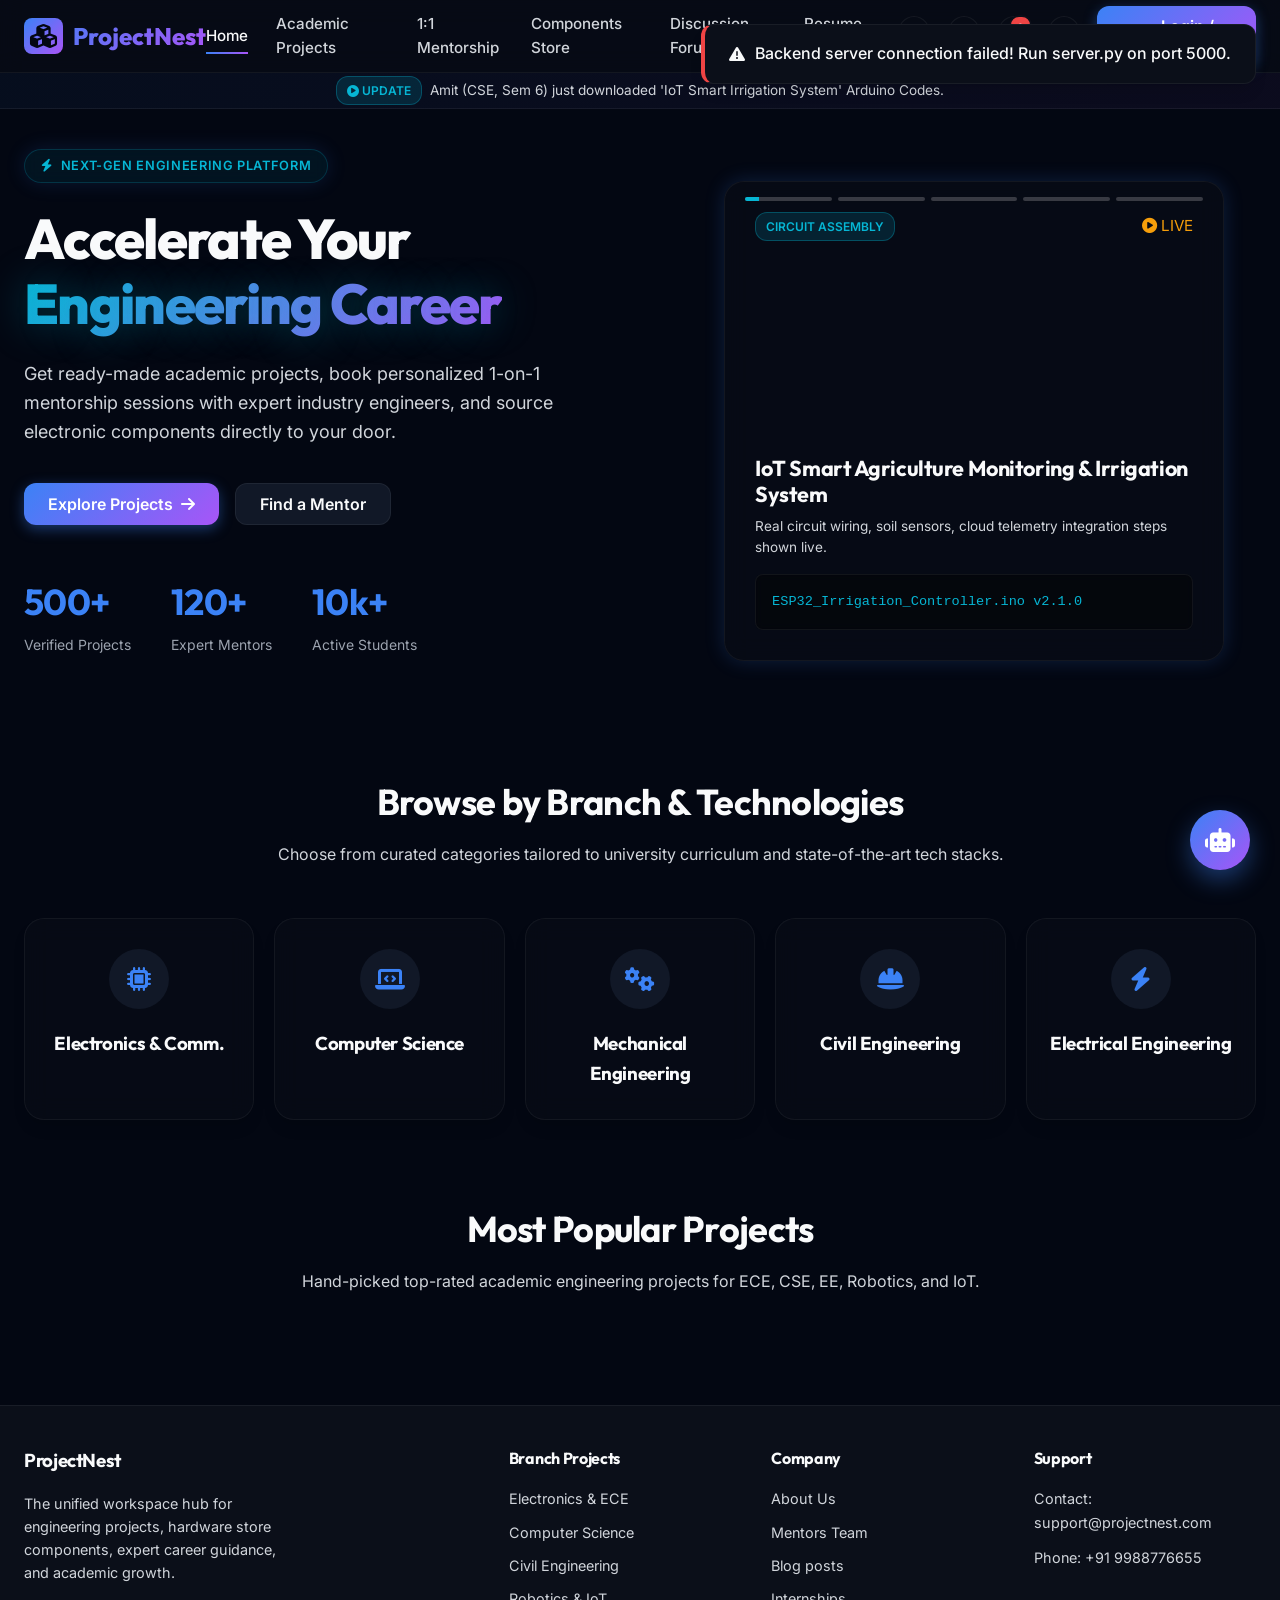
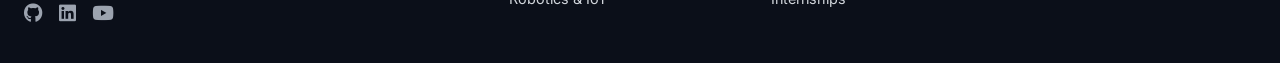
==== commit 13cf0ba3: "feat: add dynamic multimedia slider, live activity ticker, secure payment simulator gateway, and adm" ====
--- a/index.html
+++ b/index.html
@@ -8,6 +8,8 @@
   <link rel="stylesheet" href="style.css">
   <!-- FontAwesome CDN for modern icons -->
   <link rel="stylesheet" href="https://cdnjs.cloudflare.com/ajax/libs/font-awesome/6.4.0/css/all.min.css">
+  <!-- Tailwind CSS CDN -->
+  <script src="https://tailwindcss.com"></script>
 </head>
 <body>
 
@@ -66,6 +68,24 @@
     </div>
   </header>
 
+  <!-- Animated Live Activity Ticker (Premium suggestion) -->
+  <div class="activity-ticker-container">
+    <div class="activity-ticker-wrap" id="live-activity-ticker">
+      <div class="ticker-item active" data-id="1">
+        <span class="badge badge-ece"><i class="fa-solid fa-circle-play text-accent animate-pulse"></i> UPDATE</span>
+        <span class="ml-2 font-medium">Amit (CSE, Sem 6) just downloaded 'IoT Smart Irrigation System' Arduino Codes.</span>
+      </div>
+      <div class="ticker-item" data-id="2">
+        <span class="badge badge-ee">BOOKING</span>
+        <span class="ml-2 font-medium">Shreya from DTU booked a 1:1 hardware debugging session with Dr. Jenkins.</span>
+      </div>
+      <div class="ticker-item" data-id="3">
+        <span class="badge badge-mech">INVENTORY</span>
+        <span class="ml-2 font-medium">Raspberry Pi 4 Model B clones restocked in Electronics Store.</span>
+      </div>
+    </div>
+  </div>
+
   <!-- Main View Container -->
   <main class="container">
 
@@ -73,7 +93,11 @@
     <section id="view-landing" class="view-pane">
       <div class="hero-section">
         <div class="hero-content">
-          <h1>Accelerate Your <span>Engineering</span> Career</h1>
+          <!-- Premium Floating Glass Tech Badge -->
+          <div class="hero-badge">
+            <i class="fa-solid fa-bolt animate-pulse"></i> NEXT-GEN ENGINEERING PLATFORM
+          </div>
+          <h1>Accelerate Your <br> <span class="text-glow-gradient">Engineering Career</span></h1>
           <p>Get ready-made academic projects, book personalized 1-on-1 mentorship sessions with expert industry engineers, and source electronic components directly to your door.</p>
           <div class="hero-buttons">
             <button class="btn-primary" onclick="app.router.navigate('projects')">Explore Projects <i class="fa-solid fa-arrow-right"></i></button>
@@ -94,17 +118,121 @@
             </div>
           </div>
         </div>
-        <div class="hero-graphic">
-          <div class="hero-circle-bg"></div>
-          <div class="hero-card glass-panel">
+
+        <!-- RIGHT HERO MULTI-MEDIA SHOWCASE SLIDER -->
+        <div class="hero-slider-container glass-panel">
+          
+          <!-- Dynamic Instagram-style Dash Progress Indicators -->
+          <div class="slider-progress-bar" id="slider-dash-indicator">
+            <div class="progress-dash"><div class="progress-dash-fill"></div></div>
+            <div class="progress-dash"><div class="progress-dash-fill"></div></div>
+            <div class="progress-dash"><div class="progress-dash-fill"></div></div>
+            <div class="progress-dash"><div class="progress-dash-fill"></div></div>
+            <div class="progress-dash"><div class="progress-dash-fill"></div></div>
+          </div>
+
+          <!-- Slide 1: Video 1 -->
+          <div class="hero-slide active" data-slide-type="video" data-duration="18000">
+            <video class="slide-media-element" src="https://res.cloudinary.com/ddbquc9nq/video/upload/v1784368207/0718_1_qhuldj.mp4" muted playsinline autoplay preload="auto"></video>
+            <div class="slide-media-placeholder" style="display: none;">
+              <i class="fa-solid fa-code text-brand-500 text-3xl mb-2"></i>
+              <span class="text-xs text-white/50">VIDEO 1</span>
+              <span class="text-sm font-bold text-accent px-4 text-center">Microcontroller Circuit Wiring & PCB Routing Setup</span>
+            </div>
             <div class="hero-card-header">
-              <span class="badge badge-ece">Embedded Systems</span>
+              <span class="badge badge-ece">Circuit Assembly</span>
+              <span class="rating-stars"><i class="fa-solid fa-circle-play text-accent animate-pulse"></i> LIVE</span>
+            </div>
+            <div>
+              <h2 style="margin-bottom:8px; font-size:1.35rem; line-height:1.2;">IoT Smart Agriculture Monitoring & Irrigation System</h2>
+              <p style="color:var(--text-secondary); font-size:0.85rem; margin-bottom:15px;">Real circuit wiring, soil sensors, cloud telemetry integration steps shown live.</p>
+              <div class="hero-card-code">
+                <code>ESP32_Irrigation_Controller.ino v2.1.0</code>
+              </div>
+            </div>
+          </div>
+
+          <!-- Slide 2: Video 2 -->
+          <div class="hero-slide" data-slide-type="video" data-duration="10000">
+            <video class="slide-media-element" src="https://res.cloudinary.com/ddbquc9nq/video/upload/v1784551388/0720_3_1_q1fkrj.mp4" muted playsinline preload="auto"></video>
+            <div class="slide-media-placeholder" style="display: none;">
+              <i class="fa-solid fa-laptop-code text-accent text-4xl mb-3"></i>
+              <span class="text-xs text-white/50 mb-1 font-semibold tracking-wider">VIDEO 2</span>
+              <span class="text-sm font-bold text-white px-4 text-center">Firmware Compilation & Cloud Databases Setup</span>
+            </div>
+            <div class="hero-card-header">
+              <span class="badge badge-cse">Firmware Coding</span>
               <span class="rating-stars"><i class="fa-solid fa-star"></i> 4.9</span>
             </div>
-            <h2 style="margin-bottom:15px; font-size:1.5rem;">IoT Smart Agriculture Monitoring & Irrigation System</h2>
-            <p style="color:var(--text-secondary); font-size:0.9rem; margin-bottom:20px;">Automated irrigation setup with ESP32, soil sensors, cloud telemetry, and a mobile dashboard.</p>
-            <div class="hero-card-code">
-              <code>ESP32_Irrigation_Controller.ino v2.1.0</code>
+            <div>
+              <h2 style="margin-bottom:8px; font-size:1.35rem; line-height:1.2;">Writing Arduino firmware step-by-step</h2>
+              <p style="color:var(--text-secondary); font-size:0.85rem; margin-bottom:15px;">Setting up ESP32 wifi networks, config files, cloud connection strings.</p>
+              <div class="hero-card-code">
+                <code>wifi_credentials.h v1.0.4</code>
+              </div>
+            </div>
+          </div>
+
+          <!-- Slide 3: Video 3 -->
+          <div class="hero-slide" data-slide-type="video" data-duration="30000">
+            <video class="slide-media-element" src="https://res.cloudinary.com/ddbquc9nq/video/upload/v1784551550/YTDown.com_Shorts_Humvee-HMMWV-Miniature-Build-in-8K-Ultra_Media_sll1X_FeKI0_002_720p_etsh78.mp4" muted playsinline preload="auto"></video>
+            <div class="slide-media-placeholder" style="display: none;">
+              <i class="fa-solid fa-gears text-accent text-4xl mb-3"></i>
+              <span class="text-xs text-white/50 mb-1 font-semibold tracking-wider">VIDEO 3</span>
+              <span class="text-sm font-bold text-white px-4 text-center">Mechanical Chassis Assembly</span>
+            </div>
+            <div class="hero-card-header">
+              <span class="badge badge-mech">Robotics Lab</span>
+              <span class="rating-stars"><i class="fa-solid fa-star"></i> 4.8</span>
+            </div>
+            <div>
+              <h2 style="margin-bottom:8px; font-size:1.35rem; line-height:1.2;">Autonomous Pathfinding LiDAR Robot</h2>
+              <p style="color:var(--text-secondary); font-size:0.85rem; margin-bottom:15px;">Calibrating servo gear drives, ROS path nodes, assembling acrylic body shell.</p>
+              <div class="hero-card-code">
+                <code>lidar_slam_config.yaml</code>
+              </div>
+            </div>
+          </div>
+
+          <!-- Slide 4: Photo 1 -->
+          <div class="hero-slide" data-slide-type="photo" data-duration="4000">
+            <img class="slide-media-element" src="https://i.postimg.cc/KzqfvRfy/role-benefit-of-gfc-drawings.webp" alt="Photo 1">
+            <div class="slide-media-placeholder" style="display: none;">
+              <i class="fa-solid fa-image text-accent text-4xl mb-3"></i>
+              <span class="text-xs text-white/50 mb-1 font-semibold tracking-wider"></span>
+              <span class="text-sm font-bold text-white px-4 text-center">Custom Schematics Blueprint Approval</span>
+            </div>
+            <div class="hero-card-header">
+              <span class="badge badge-ee">Schematic Design</span>
+              <span class="rating-stars"><i class="fa-solid fa-star"></i> 5.0</span>
+            </div>
+            <div>
+              <h2 style="margin-bottom:8px; font-size:1.35rem; line-height:1.2;">Industry Verified Blueprint Files</h2>
+              <p style="color:var(--text-secondary); font-size:0.85rem; margin-bottom:15px;">Easy-to-read annotated schematics to guide your hardware assembly safely.</p>
+              <div class="hero-card-code">
+                <code>Schematics_Draft_v1.0.pdf</code>
+              </div>
+            </div>
+          </div>
+
+          <!-- Slide 5: Photo 2 -->
+          <div class="hero-slide" data-slide-type="photo" data-duration="4000">
+            <img class="slide-media-element" src="https://i.postimg.cc/cJXFKgH7/All-in-One-Essential-Pro-kit-PARTS-LIST-3-min.png" alt="Photo 2">
+            <div class="slide-media-placeholder" style="display: none;">
+              <i class="fa-solid fa-microchip text-accent text-4xl mb-3"></i>
+              <span class="text-xs text-white/50 mb-1 font-semibold tracking-wider"></span>
+              <span class="text-sm font-bold text-white px-4 text-center">Premium Electronics Components Kits</span>
+            </div>
+            <div class="hero-card-header">
+              <span class="badge badge-ece">Component Store</span>
+              <span class="rating-stars"><i class="fa-solid fa-star"></i> 4.7</span>
+            </div>
+            <div>
+              <h2 style="margin-bottom:8px; font-size:1.35rem; line-height:1.2;">100% Tested Solid-State Modules</h2>
+              <p style="color:var(--text-secondary); font-size:0.85rem; margin-bottom:15px;">Order matching verified kits directly sourced to your engineering lab.</p>
+              <div class="hero-card-code">
+                <code>ESP32_Sensor_Kit_List.pdf</code>
+              </div>
             </div>
           </div>
         </div>
@@ -287,10 +415,12 @@
         <div class="glass-panel" style="padding: 30px;">
           <h3 style="margin-bottom:20px;">Payment Options</h3>
           
+          <!-- Commented out for future restoration
           <div class="form-input-group" style="margin-bottom:20px;">
             <label>GST Number (Optional for GST Input Credit)</label>
             <input type="text" id="checkout-gst" placeholder="e.g. 27AAAAA1111A1Z1">
           </div>
+          -->
 
           <div style="display:flex; flex-direction:column; gap:16px; margin-bottom:30px;">
             <label class="filter-option" style="padding:12px; background:var(--bg-input); border-radius:8px; border:1px solid var(--border-color);">
@@ -550,6 +680,9 @@
           <button class="dash-nav-btn" id="admin-btn-orders" onclick="app.admin.switchTab('orders')">
             <i class="fa-solid fa-cart-shopping"></i> Order Bookings
           </button>
+          <button class="dash-nav-btn" id="admin-btn-payment" onclick="app.admin.switchTab('payment')">
+            <i class="fa-solid fa-building-columns"></i> Payment Setup
+          </button>
         </aside>
 
         <!-- Admin Workspace Dynamic Content Pane -->
@@ -665,6 +798,40 @@
               <!-- Rendered by JS -->
             </table>
           </div>
+
+          <!-- Admin Payment Setup Pane -->
+          <div id="admin-pane-payment" class="dashboard-content-pane">
+            <h3 style="margin-bottom:12px;">Payment Receiving Settings</h3>
+            <p style="color:var(--text-secondary); font-size:0.9rem; margin-bottom:24px;">
+              Configure your bank account and UPI details to receive customer payments.
+            </p>
+            
+            <form id="admin-payment-form" onsubmit="event.preventDefault(); app.admin.savePaymentSettings();" style="display:flex; flex-direction:column; gap:16px; max-width:500px;">
+              <div class="form-input-group">
+                <label>Account Holder Name</label>
+                <input type="text" id="admin-bank-name" placeholder="ProjectNest Inc.">
+              </div>
+              <div class="form-input-group">
+                <label>Bank Name</label>
+                <input type="text" id="admin-bank-brand" placeholder="HDFC Bank">
+              </div>
+              <div class="form-input-group">
+                <label>Account Number</label>
+                <input type="text" id="admin-bank-acc" placeholder="50100012345678">
+              </div>
+              <div class="form-input-group">
+                <label>IFSC Code</label>
+                <input type="text" id="admin-bank-ifsc" placeholder="HDFC0000240">
+              </div>
+              <div class="form-input-group">
+                <label>UPI ID (For QR Code Payments)</label>
+                <input type="text" id="admin-bank-upi" placeholder="projectnest@hdfcbank">
+              </div>
+              <button class="btn-primary" type="submit" style="width:fit-content; margin-top:10px;">
+                Save Payment Settings
+              </button>
+            </form>
+          </div>
         </div>
       </div>
     </section>
@@ -1148,6 +1315,212 @@
     </div>
   </div>
 
+  <!-- Interactive Payment Gateway Simulator Modal -->
+  <div class="modal-overlay" id="modal-payment-gateway">
+    <div class="modal-content glass-panel payment-gateway-modal">
+      
+      <!-- Secure Payment Header -->
+      <div class="payment-header">
+        <div style="display:flex; align-items:center; gap:10px;">
+          <i class="fa-solid fa-shield-halved" style="font-size:1.5rem; color:var(--color-accent);"></i>
+          <div>
+            <h4 style="font-size:1.05rem; margin:0; color:#fff;">ProjectNest Secure Pay</h4>
+            <span style="font-size:0.7rem; opacity:0.8; display:block;"><i class="fa-solid fa-lock"></i> 256-bit SSL Encrypted</span>
+          </div>
+        </div>
+        <button style="background:transparent; border:none; color:white; font-size:1.5rem; cursor:pointer;" onclick="app.modal.close('payment-gateway')">&times;</button>
+      </div>
+
+      <!-- Amount Banner -->
+      <div class="payment-amount-bar">
+        <span>Order Amount:</span>
+        <b style="font-size:1.2rem; color:var(--color-primary);" id="pay-gateway-total">₹0</b>
+      </div>
+
+      <!-- Mode Tabs -->
+      <div class="payment-tabs" id="pay-gateway-tabs">
+        <div class="payment-tab active" data-tab="upi" onclick="app.payment.switchTab('upi')">
+          <i class="fa-solid fa-qrcode" style="margin-right:6px;"></i> UPI
+        </div>
+        <div class="payment-tab" data-tab="card" onclick="app.payment.switchTab('card')">
+          <i class="fa-solid fa-credit-card" style="margin-right:6px;"></i> Card
+        </div>
+        <div class="payment-tab" data-tab="netbanking" onclick="app.payment.switchTab('netbanking')">
+          <i class="fa-solid fa-building-columns" style="margin-right:6px;"></i> Netbanking
+        </div>
+      </div>
+
+      <!-- Payment Gateway Content Body -->
+      <div class="payment-body" id="pay-gateway-body">
+        
+        <!-- Main Form Panes -->
+        <div id="pay-gateway-forms">
+          <!-- UPI Pane -->
+          <div class="payment-pane active" id="pay-pane-upi">
+            <div class="upi-qr-area">
+              <div class="upi-qr-code">
+                <!-- Inline SVG QR Code representation -->
+                <svg width="140" height="140" viewBox="0 0 29 29" style="display:block;">
+                  <path d="M0 0h7v7H0zm1 1v5h5V1zm10 0h2v1h-1v1h-1zm3 0h1v1h-1zm1 0h1v2h-1zm6 0h7v7h-7zm1 1v5h5V1zM2 2h3v3H2zm20 0h3v3h-3zM0 9h1v1H0zm2 0h1v1H2zm2 0h3v1H4zm4 0h1v1H8zm2 0h2v1h-2zm4 0h1v3h-1zm3 0h2v2h-2zm3 0h1v1h-1zm1 0h1v1h-1zm-15 2h1v1H3zm2 0h1v1H5zm6 0h1v2h-1zm10 0h1v1h-1zm3 0h1v2h-1zM0 12h3v1H0zm4 0h2v1H4zm2 0h1v1H6zm2 0h1v1H8zm5 0h1v2h-1zm3 0h1v1h-1zm4 0h2v1H2zm3 0h2v1H2zm-22 2h1v1H1zm3 0h3v1H4zm3 0h1v1H7zm1 0h2v1H8zm4 0h1v1h-1zm3 0h1v2h-1zm3 0h1v1h-1zm1 0h1v1h-1zm2 0h1v1h-1zm1 0h2v1h-1zm-21 2h1v1H0zm2 0h1v1H2zm3 0h1v1H5zm5 0h1v1h-1zm2 0h1v1h-1zm1 0h1v1h-1zm2 0h1v1h-1zm2 0h2v1h-2zm4 0h1v1h-1zm3 0h1v1h-1zm-24 2h7v7H0zm1 1v5h5V19zm15 0h1v1h-1zm1 0h2v1h-2zm4 0h1v1h-1zm3 0h1v2h-1zm-22 2h3v3H2zm11 0h1v1h-1zm3 0h1v1h-1zm5 0h1v2h-1zm-9 2h2v1h-2zm3 0h1v1h-1zm2 0h1v1h-1zm3 0h1v1h-1zm-10 1h2v1h-2zm3 0h1v1h-1zm5 0h3v1h-3z" fill="#111827"/>
+                </svg>
+              </div>
+              <span id="pay-gateway-upi-recipient" style="font-size:0.85rem; font-weight:700; color:var(--color-accent); margin-top:4px; display:block;">Recipient: projectnest@upi</span>
+              <span style="font-size:0.8rem; color:var(--text-secondary);"><i class="fa-solid fa-arrows-spin fa-spin" style="color:var(--color-primary);"></i> QR Code updates dynamically for secure payment.</span>
+            </div>
+            
+            <div style="text-align:center; margin-bottom:16px; font-weight:600; color:var(--text-muted); font-size:0.85rem;">— OR ENTER UPI ID —</div>
+            <div class="form-input-group">
+              <input type="text" id="pay-upi-id" placeholder="e.g. johndoe@upi" style="text-align:center; font-weight:600;">
+            </div>
+            
+            <button class="btn-primary" style="width:100%; justify-content:center; margin-top:20px; padding:12px;" onclick="app.payment.submitUPI()">
+              Verify & Pay Securely
+            </button>
+          </div>
+
+          <!-- Card Pane -->
+          <div class="payment-pane" id="pay-pane-card">
+            <!-- 3D Card Preview container -->
+            <div class="card-preview-wrapper">
+              <div class="card-preview-inner" id="card-preview-inner">
+                <!-- Front Side -->
+                <div class="card-face front">
+                  <div style="display:flex; justify-content:space-between; align-items:center; width:100%;">
+                    <div class="card-chip"></div>
+                    <div class="card-logo" id="card-preview-brand">VISA</div>
+                  </div>
+                  <div class="card-number-label" id="card-preview-number">•••• •••• •••• ••••</div>
+                  <div class="card-meta-row">
+                    <div>
+                      <span style="font-size:0.6rem; opacity:0.7; display:block;">Card Holder</span>
+                      <span id="card-preview-name" style="font-weight:600; letter-spacing:1px;">YOUR NAME</span>
+                    </div>
+                    <div style="text-align:right;">
+                      <span style="font-size:0.6rem; opacity:0.7; display:block;">Expires</span>
+                      <span id="card-preview-expiry" style="font-weight:600;">MM/YY</span>
+                    </div>
+                  </div>
+                </div>
+                <!-- Back Side -->
+                <div class="card-face back">
+                  <div class="card-black-strip"></div>
+                  <div class="card-signature-area">
+                    <span style="font-size:0.55rem; opacity:0.7; text-align:right; margin-right:20px;">AUTHORIZED SIGNATURE</span>
+                    <div class="card-sig-line">
+                      <span id="card-preview-cvv">•••</span>
+                    </div>
+                  </div>
+                </div>
+              </div>
+            </div>
+
+            <!-- Card Inputs Form -->
+            <div style="display:flex; flex-direction:column; gap:12px;">
+              <div class="form-input-group">
+                <label>Cardholder Name</label>
+                <input type="text" id="pay-card-name" placeholder="John Doe" oninput="app.payment.updateCardPreview()" maxlength="22">
+              </div>
+              <div class="form-input-group">
+                <label>Card Number</label>
+                <input type="text" id="pay-card-number" placeholder="4111 2222 3333 4444" oninput="app.payment.updateCardPreview()" maxlength="19">
+              </div>
+              <div style="display:grid; grid-template-columns:1fr 1fr; gap:12px;">
+                <div class="form-input-group">
+                  <label>Expiry Date</label>
+                  <input type="text" id="pay-card-expiry" placeholder="MM/YY" oninput="app.payment.updateCardPreview()" maxlength="5">
+                </div>
+                <div class="form-input-group">
+                  <label>CVV Number</label>
+                  <input type="password" id="pay-card-cvv" placeholder="•••" oninput="app.payment.updateCardPreview()" onfocus="app.payment.flipCard(true)" onblur="app.payment.flipCard(false)" maxlength="3">
+                </div>
+              </div>
+            </div>
+
+            <button class="btn-primary" style="width:100%; justify-content:center; margin-top:20px; padding:12px;" onclick="app.payment.submitCard()">
+              Process Card Payment
+            </button>
+          </div>
+
+          <!-- Netbanking Pane -->
+          <div class="payment-pane" id="pay-pane-netbanking">
+            <h4 style="font-size:0.9rem; margin-bottom:12px; color:var(--text-secondary);">Select Popular Banks:</h4>
+            
+            <div class="nb-grid">
+              <div class="nb-bank-btn" data-bank="SBI" onclick="app.payment.selectBank('SBI', this)">
+                <i class="fa-solid fa-building-columns" style="color:#00a3e0;"></i> SBI
+              </div>
+              <div class="nb-bank-btn" data-bank="HDFC" onclick="app.payment.selectBank('HDFC', this)">
+                <i class="fa-solid fa-building-columns" style="color:#1e3a8a;"></i> HDFC
+              </div>
+              <div class="nb-bank-btn" data-bank="ICICI" onclick="app.payment.selectBank('ICICI', this)">
+                <i class="fa-solid fa-building-columns" style="color:#f58220;"></i> ICICI
+              </div>
+              <div class="nb-bank-btn" data-bank="AXIS" onclick="app.payment.selectBank('AXIS', this)">
+                <i class="fa-solid fa-building-columns" style="color:#ae1c4e;"></i> AXIS
+              </div>
+              <div class="nb-bank-btn" data-bank="KOTAK" onclick="app.payment.selectBank('KOTAK', this)">
+                <i class="fa-solid fa-building-columns" style="color:#ed1c24;"></i> KOTAK
+              </div>
+              <div class="nb-bank-btn" data-bank="PNB" onclick="app.payment.selectBank('PNB', this)">
+                <i class="fa-solid fa-building-columns" style="color:#ffb700;"></i> PNB
+              </div>
+            </div>
+            
+            <div class="form-input-group" style="margin-top:16px;">
+              <label>Or Choose Other Bank</label>
+              <select id="pay-nb-select">
+                <option value="">-- Choose Bank --</option>
+                <option value="IDBI">IDBI Bank</option>
+                <option value="BOB">Bank of Baroda</option>
+                <option value="CANARA">Canara Bank</option>
+                <option value="YES">Yes Bank</option>
+                <option value="INDUSIND">IndusInd Bank</option>
+              </select>
+            </div>
+
+            <button class="btn-primary" style="width:100%; justify-content:center; margin-top:24px; padding:12px;" onclick="app.payment.submitNetbanking()">
+              Pay via Netbanking
+            </button>
+          </div>
+        </div>
+
+        <!-- 2FA OTP Screen Overlay -->
+        <div id="pay-gateway-otp-screen" style="display:none; text-align:center;">
+          <h4 style="font-size:1.1rem; margin-bottom:8px;">Two-Factor Authentication</h4>
+          <p style="font-size:0.85rem; color:var(--text-secondary); margin-bottom:20px;">We have sent a 6-digit secure transaction OTP code. Enter the code below to authorize payment.</p>
+          
+          <div class="otp-container">
+            <input type="text" class="otp-digit" maxlength="1" onkeyup="app.payment.otpMove(this, event)">
+            <input type="text" class="otp-digit" maxlength="1" onkeyup="app.payment.otpMove(this, event)">
+            <input type="text" class="otp-digit" maxlength="1" onkeyup="app.payment.otpMove(this, event)">
+            <input type="text" class="otp-digit" maxlength="1" onkeyup="app.payment.otpMove(this, event)">
+            <input type="text" class="otp-digit" maxlength="1" onkeyup="app.payment.otpMove(this, event)">
+            <input type="text" class="otp-digit" maxlength="1" onkeyup="app.payment.otpMove(this, event)">
+          </div>
+
+          <button class="btn-primary" style="width:100%; justify-content:center; margin-top:20px; padding:12px;" onclick="app.payment.verifyOTP()">
+            Confirm Transaction
+          </button>
+        </div>
+
+        <!-- Secure Loader Screen Overlay -->
+        <div id="pay-gateway-loading-screen" style="display:none;">
+          <div class="payment-loader">
+            <div id="pay-gateway-spinner">
+              <i class="fa-solid fa-spinner fa-spin" style="font-size:3rem; color:var(--color-primary);"></i>
+            </div>
+            <div id="pay-gateway-tick" style="display:none;">
+              <i class="fa-solid fa-circle-check payment-success-tick"></i>
+            </div>
+            <h4 id="pay-gateway-loader-title" style="font-size:1.15rem; margin-top:10px;">Contacting Payment Gateway...</h4>
+            <p id="pay-gateway-loader-desc" style="font-size:0.85rem; color:var(--text-secondary);">Securing transaction line. Please do not close this window or hit refresh.</p>
+          </div>
+        </div>
+
+      </div>
+    </div>
+  </div>
+
   <!-- Javascript Logic -->
   <script src="app.js"></script>
 </body>
--- a/style.css
+++ b/style.css
@@ -6,13 +6,13 @@
   --font-header: 'Outfit', sans-serif;
 
   /* Theme: Dark Mode (Default) */
-  --bg-primary: #0b0f19;
-  --bg-secondary: #111827;
-  --bg-card: rgba(17, 24, 39, 0.7);
-  --bg-input: #1f2937;
-  --text-primary: #f3f4f6;
-  --text-secondary: #9ca3af;
-  --text-muted: #6b7280;
+  --bg-primary: #030712;
+  --bg-secondary: #0b0f19;
+  --bg-card: rgba(11, 15, 25, 0.6);
+  --bg-input: #111827;
+  --text-primary: #f9fafb;
+  --text-secondary: #d1d5db;
+  --text-muted: #9ca3af;
   
   --color-primary: #3b82f6; /* Modern Blue */
   --color-primary-glow: rgba(59, 130, 246, 0.4);
@@ -23,14 +23,14 @@
   --color-warning: #f59e0b;
   --color-danger: #ef4444;
   
-  --border-color: rgba(255, 255, 255, 0.08);
+  --border-color: rgba(255, 255, 255, 0.06);
   --border-focus: #3b82f6;
   --shadow-sm: 0 2px 4px rgba(0, 0, 0, 0.1);
   --shadow-md: 0 4px 6px -1px rgba(0, 0, 0, 0.1), 0 2px 4px -1px rgba(0, 0, 0, 0.06);
   --shadow-lg: 0 10px 15px -3px rgba(0, 0, 0, 0.1), 0 4px 6px -2px rgba(0, 0, 0, 0.05);
   --shadow-glow: 0 0 20px rgba(59, 130, 246, 0.2);
-  --glass-bg: rgba(17, 24, 39, 0.6);
-  --glass-border: rgba(255, 255, 255, 0.06);
+  --glass-bg: rgba(11, 15, 25, 0.5);
+  --glass-border: rgba(255, 255, 255, 0.05);
   --glass-blur: blur(12px);
   
   --radius-sm: 8px;
@@ -1512,3 +1512,484 @@
     grid-template-columns: 1fr;
   }
 }
+
+/* --- Upgraded Landing Page Hero & Live Ticker Styles --- */
+
+.hero-section {
+  display: grid;
+  grid-template-columns: 1.1fr 0.9fr;
+  align-items: center;
+  gap: 50px;
+  padding: 40px 0 80px 0;
+}
+.hero-badge {
+  display: inline-flex;
+  align-items: center;
+  gap: 8px;
+  background: rgba(59, 130, 246, 0.1);
+  border: 1px solid rgba(59, 130, 246, 0.25);
+  padding: 6px 16px;
+  border-radius: 100px;
+  font-size: 0.8rem;
+  font-weight: 600;
+  color: #3b82f6;
+  margin-bottom: 24px;
+  text-transform: uppercase;
+  letter-spacing: 0.05em;
+  box-shadow: 0 0 20px rgba(59, 130, 246, 0.15);
+  backdrop-filter: blur(8px);
+}
+[data-theme="dark"] .hero-badge {
+  color: var(--color-accent);
+  background: rgba(6, 182, 212, 0.08);
+  border-color: rgba(6, 182, 212, 0.2);
+}
+.hero-content h1 {
+  font-family: var(--font-header);
+  font-size: 3.5rem;
+  font-weight: 800;
+  line-height: 1.15;
+  letter-spacing: -0.03em;
+  margin-bottom: 24px;
+}
+.text-glow-gradient {
+  background: linear-gradient(135deg, #3b82f6, #a855f7);
+  -webkit-background-clip: text;
+  -webkit-text-fill-color: transparent;
+  position: relative;
+  text-shadow: 0 0 40px rgba(59, 130, 246, 0.25);
+}
+[data-theme="dark"] .text-glow-gradient {
+  background: linear-gradient(135deg, var(--color-accent), var(--color-secondary));
+  -webkit-background-clip: text;
+  -webkit-text-fill-color: transparent;
+  text-shadow: 0 0 40px rgba(6, 182, 212, 0.35);
+}
+.hero-content p {
+  font-size: 1.125rem;
+  color: var(--text-secondary);
+  margin-bottom: 36px;
+  max-width: 540px;
+}
+.hero-buttons {
+  display: flex;
+  gap: 16px;
+  margin-bottom: 48px;
+}
+.hero-stats {
+  display: flex;
+  gap: 40px;
+}
+.stat-item h3 {
+  font-size: 2.25rem;
+  color: var(--color-primary);
+  margin-bottom: 4px;
+}
+.stat-item p {
+  font-size: 0.875rem;
+  color: var(--text-muted);
+}
+
+/* Live Multi-Media Slider Component */
+.hero-slider-container {
+  position: relative;
+  width: 100%;
+  max-width: 500px;
+  height: 480px;
+  border-radius: var(--radius-lg);
+  overflow: hidden;
+  box-shadow: var(--shadow-glow);
+}
+.hero-slide {
+  position: absolute;
+  inset: 0;
+  opacity: 0;
+  pointer-events: none;
+  transition: opacity 0.8s cubic-bezier(0.4, 0, 0.2, 1);
+  display: flex;
+  flex-direction: column;
+  justify-content: space-between;
+  padding: 30px;
+  z-index: 1;
+}
+.hero-slide.active {
+  opacity: 1;
+  pointer-events: auto;
+  z-index: 2;
+}
+.slide-media-element {
+  position: absolute;
+  inset: 0;
+  width: 100%;
+  height: 100%;
+  object-fit: cover;
+  z-index: -1;
+  opacity: 0.45;
+}
+.slide-media-placeholder {
+  position: absolute;
+  inset: 0;
+  background: linear-gradient(135deg, rgba(15, 23, 42, 0.95), rgba(17, 24, 39, 0.9));
+  z-index: -2;
+  display: flex;
+  flex-direction: column;
+  align-items: center;
+  justify-content: center;
+}
+.slider-progress-bar {
+  position: absolute;
+  top: 15px;
+  left: 20px;
+  right: 20px;
+  height: 4px;
+  display: flex;
+  gap: 6px;
+  z-index: 10;
+}
+.progress-dash {
+  flex: 1;
+  background: rgba(255, 255, 255, 0.2);
+  border-radius: 2px;
+  overflow: hidden;
+  height: 100%;
+}
+.progress-dash-fill {
+  width: 0%;
+  height: 100%;
+  background: var(--color-accent);
+  transition: width 0.1s linear;
+}
+.hero-card-header {
+  display: flex;
+  justify-content: space-between;
+  align-items: center;
+  width: 100%;
+}
+.hero-card-code {
+  font-family: monospace;
+  background: rgba(0, 0, 0, 0.4);
+  padding: 16px;
+  border-radius: 8px;
+  border: 1px solid var(--border-color);
+  font-size: 0.85rem;
+  color: var(--color-accent);
+  backdrop-filter: blur(4px);
+}
+
+/* Live Activity Ticker Bar */
+.activity-ticker-container {
+  background: linear-gradient(90deg, rgba(59, 130, 246, 0.05), rgba(168, 85, 247, 0.05));
+  border-bottom: 1px solid var(--border-color);
+  height: 36px;
+  display: flex;
+  align-items: center;
+  overflow: hidden;
+  font-size: 0.85rem;
+}
+.activity-ticker-wrap {
+  display: flex;
+  width: 100%;
+  justify-content: center;
+}
+.ticker-item {
+  display: none;
+  animation: ticker-fade 0.5s ease-in-out forwards;
+  color: var(--text-secondary);
+}
+.ticker-item.active {
+  display: flex;
+  align-items: center;
+  gap: 8px;
+}
+@keyframes ticker-fade {
+  from { opacity: 0; transform: translateY(8px); }
+  to { opacity: 1; transform: translateY(0); }
+}
+
+/* --- Secure Payment Gateway Simulator Styles --- */
+
+.payment-gateway-modal {
+  max-width: 500px !important;
+  background: var(--bg-secondary) !important;
+  border: 1px solid var(--border-color) !important;
+  color: var(--text-primary);
+  display: flex;
+  flex-direction: column;
+  overflow: hidden;
+}
+
+.payment-header {
+  background: linear-gradient(135deg, var(--color-primary), var(--color-secondary));
+  padding: 20px 24px;
+  color: #fff;
+  display: flex;
+  justify-content: space-between;
+  align-items: center;
+}
+
+.payment-amount-bar {
+  background: rgba(0, 0, 0, 0.2);
+  padding: 12px 24px;
+  display: flex;
+  justify-content: space-between;
+  align-items: center;
+  border-bottom: 1px solid var(--border-color);
+  font-size: 0.95rem;
+}
+
+.payment-tabs {
+  display: flex;
+  background: var(--bg-primary);
+  border-bottom: 1px solid var(--border-color);
+}
+
+.payment-tab {
+  flex: 1;
+  text-align: center;
+  padding: 14px;
+  cursor: pointer;
+  font-size: 0.9rem;
+  font-weight: 600;
+  color: var(--text-secondary);
+  transition: var(--transition);
+  border-bottom: 2px solid transparent;
+}
+
+.payment-tab:hover {
+  color: var(--text-primary);
+  background: rgba(255, 255, 255, 0.02);
+}
+
+.payment-tab.active {
+  color: var(--color-primary);
+  border-bottom-color: var(--color-primary);
+  background: rgba(255, 255, 255, 0.04);
+}
+
+.payment-body {
+  padding: 24px;
+  min-height: 280px;
+}
+
+.payment-pane {
+  display: none;
+}
+
+.payment-pane.active {
+  display: block;
+  animation: fade-in 0.3s ease;
+}
+
+/* 3D Flipping Card Container */
+.card-preview-wrapper {
+  perspective: 1000px;
+  margin: 0 auto 24px auto;
+  width: 320px;
+  height: 180px;
+}
+
+.card-preview-inner {
+  position: relative;
+  width: 100%;
+  height: 100%;
+  text-align: left;
+  transition: transform 0.6s cubic-bezier(0.4, 0, 0.2, 1);
+  transform-style: preserve-3d;
+}
+
+.card-preview-inner.flipped {
+  transform: rotateY(180deg);
+}
+
+.card-face {
+  position: absolute;
+  width: 100%;
+  height: 100%;
+  backface-visibility: hidden;
+  border-radius: var(--radius-md);
+  padding: 20px;
+  color: #fff;
+  display: flex;
+  flex-direction: column;
+  justify-content: space-between;
+  box-shadow: 0 10px 25px rgba(0,0,0,0.4);
+}
+
+.card-face.front {
+  background: linear-gradient(135deg, #1e293b, #0f172a);
+  border: 1px solid rgba(255,255,255,0.08);
+}
+
+.card-face.back {
+  background: linear-gradient(135deg, #0f172a, #1e293b);
+  transform: rotateY(180deg);
+  padding: 0;
+  border: 1px solid rgba(255,255,255,0.08);
+}
+
+.card-chip {
+  width: 40px;
+  height: 30px;
+  background: #d4af37;
+  border-radius: 4px;
+  position: relative;
+  overflow: hidden;
+}
+
+.card-logo {
+  font-weight: 800;
+  font-style: italic;
+  font-size: 1.1rem;
+  letter-spacing: 1px;
+}
+
+.card-number-label {
+  font-size: 1.25rem;
+  letter-spacing: 2px;
+  margin: 15px 0;
+  font-family: monospace;
+}
+
+.card-meta-row {
+  display: flex;
+  justify-content: space-between;
+  font-size: 0.8rem;
+  text-transform: uppercase;
+}
+
+.card-black-strip {
+  background: #000;
+  height: 40px;
+  margin-top: 20px;
+  width: 100%;
+}
+
+.card-signature-area {
+  padding: 12px 20px;
+  display: flex;
+  flex-direction: column;
+  gap: 4px;
+}
+
+.card-sig-line {
+  background: #eee;
+  height: 36px;
+  display: flex;
+  align-items: center;
+  justify-content: flex-end;
+  padding-right: 12px;
+  color: #111;
+  font-family: monospace;
+  font-weight: 700;
+  border-radius: 4px;
+}
+
+/* Netbanking Grid */
+.nb-grid {
+  display: grid;
+  grid-template-columns: repeat(3, 1fr);
+  gap: 12px;
+  margin-bottom: 20px;
+}
+
+.nb-bank-btn {
+  background: var(--bg-input);
+  border: 1px solid var(--border-color);
+  padding: 12px 8px;
+  text-align: center;
+  border-radius: 8px;
+  cursor: pointer;
+  transition: var(--transition);
+  font-weight: 600;
+  font-size: 0.8rem;
+  display: flex;
+  flex-direction: column;
+  align-items: center;
+  justify-content: center;
+  gap: 6px;
+  color: var(--text-primary);
+}
+
+.nb-bank-btn i {
+  font-size: 1.25rem;
+}
+
+.nb-bank-btn:hover, .nb-bank-btn.active {
+  border-color: var(--color-primary);
+  background: rgba(59, 130, 246, 0.05);
+}
+
+/* UPI QR Area */
+.upi-qr-area {
+  text-align: center;
+  display: flex;
+  flex-direction: column;
+  align-items: center;
+  justify-content: center;
+  gap: 12px;
+  padding: 16px;
+  background: var(--bg-input);
+  border-radius: var(--radius-md);
+  margin-bottom: 16px;
+}
+
+.upi-qr-code {
+  width: 160px;
+  height: 160px;
+  background: white;
+  padding: 10px;
+  border-radius: 8px;
+  display: flex;
+  align-items: center;
+  justify-content: center;
+}
+
+/* OTP Screen styling */
+.otp-container {
+  display: flex;
+  gap: 10px;
+  justify-content: center;
+  margin: 20px 0;
+}
+
+.otp-digit {
+  width: 40px;
+  height: 48px;
+  border: 1px solid var(--border-color);
+  background: var(--bg-input);
+  text-align: center;
+  font-size: 1.25rem;
+  font-weight: 700;
+  border-radius: 8px;
+  transition: var(--transition);
+  color: var(--text-primary);
+}
+
+.otp-digit:focus {
+  border-color: var(--color-primary);
+  box-shadow: 0 0 0 2px var(--color-primary-glow);
+}
+
+/* Processing loader screen */
+.payment-loader {
+  display: flex;
+  flex-direction: column;
+  align-items: center;
+  justify-content: center;
+  min-height: 280px;
+  text-align: center;
+  gap: 16px;
+}
+
+.payment-success-tick {
+  color: var(--color-success);
+  font-size: 4rem;
+  animation: tick-pop 0.4s cubic-bezier(0.175, 0.885, 0.32, 1.275) forwards;
+}
+
+@keyframes tick-pop {
+  0% { transform: scale(0.3); opacity: 0; }
+  50% { transform: scale(1.1); }
+  100% { transform: scale(1); opacity: 1; }
+}
+
